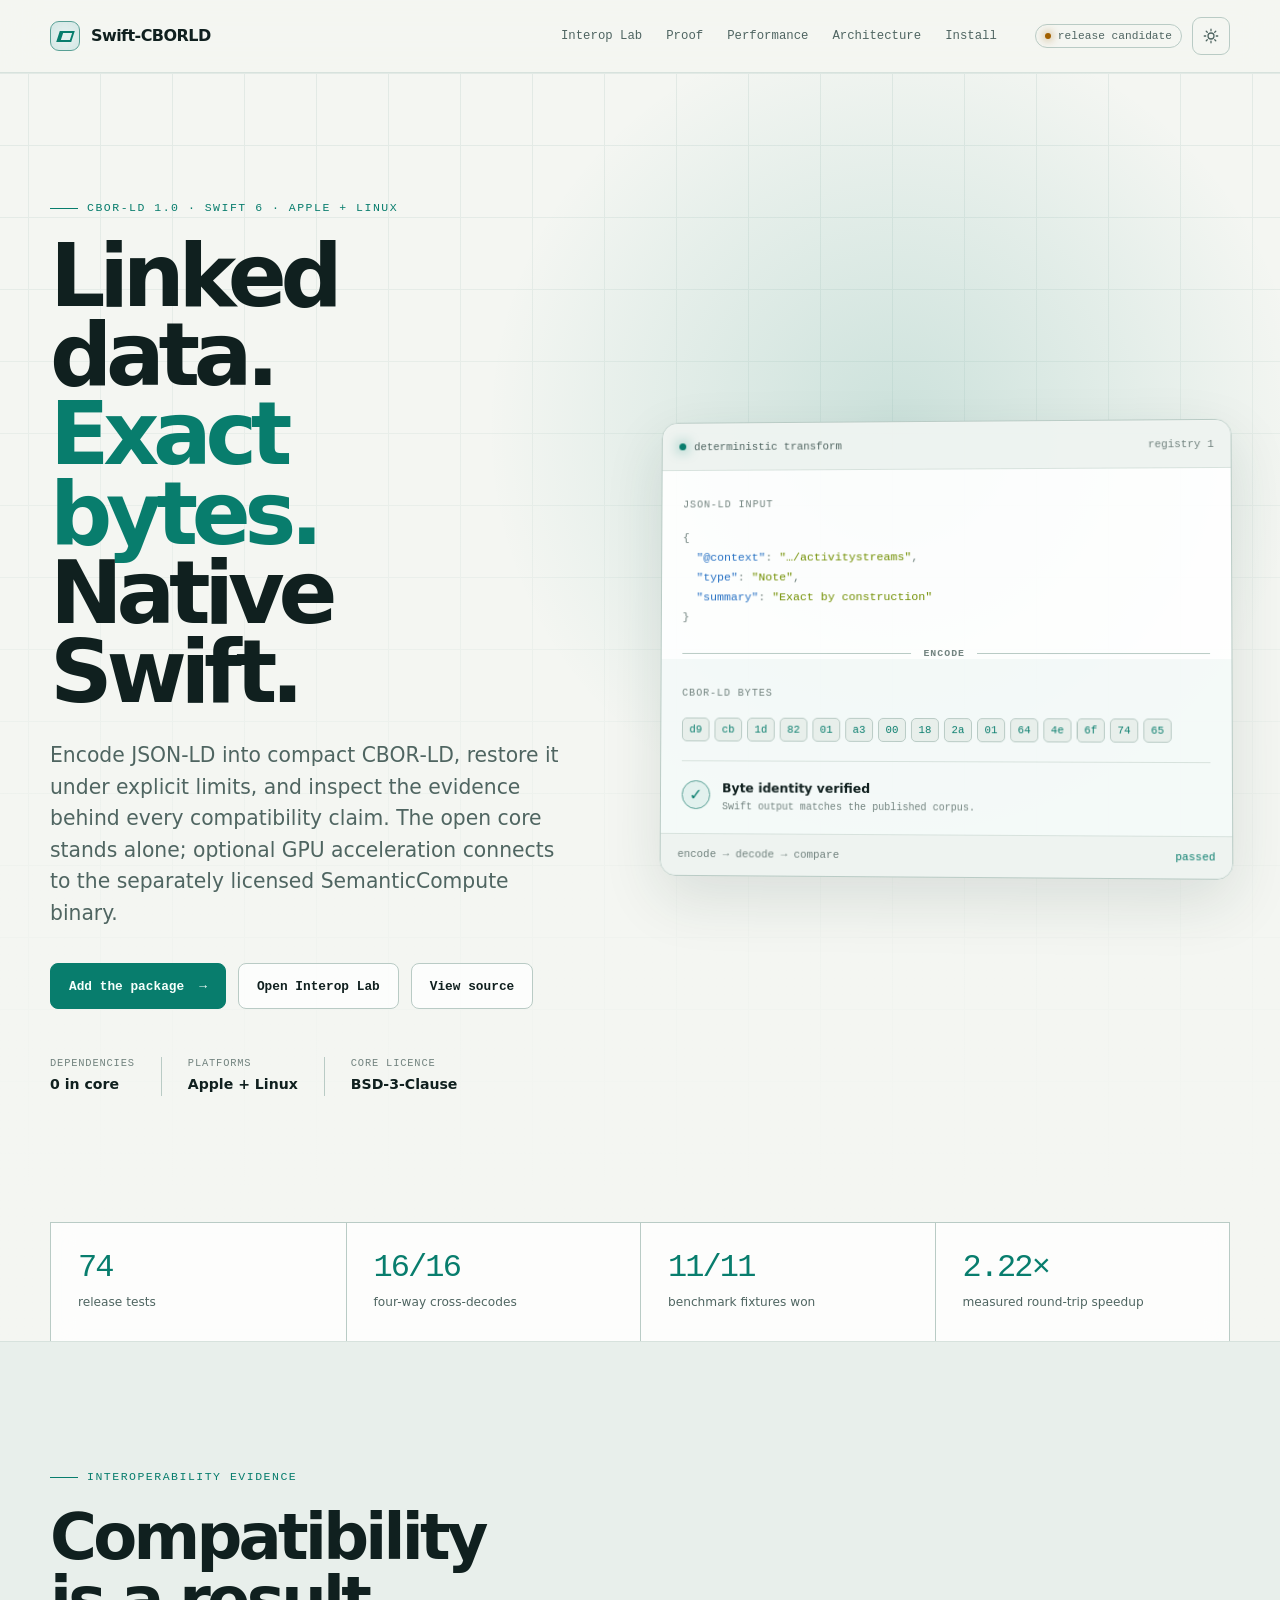
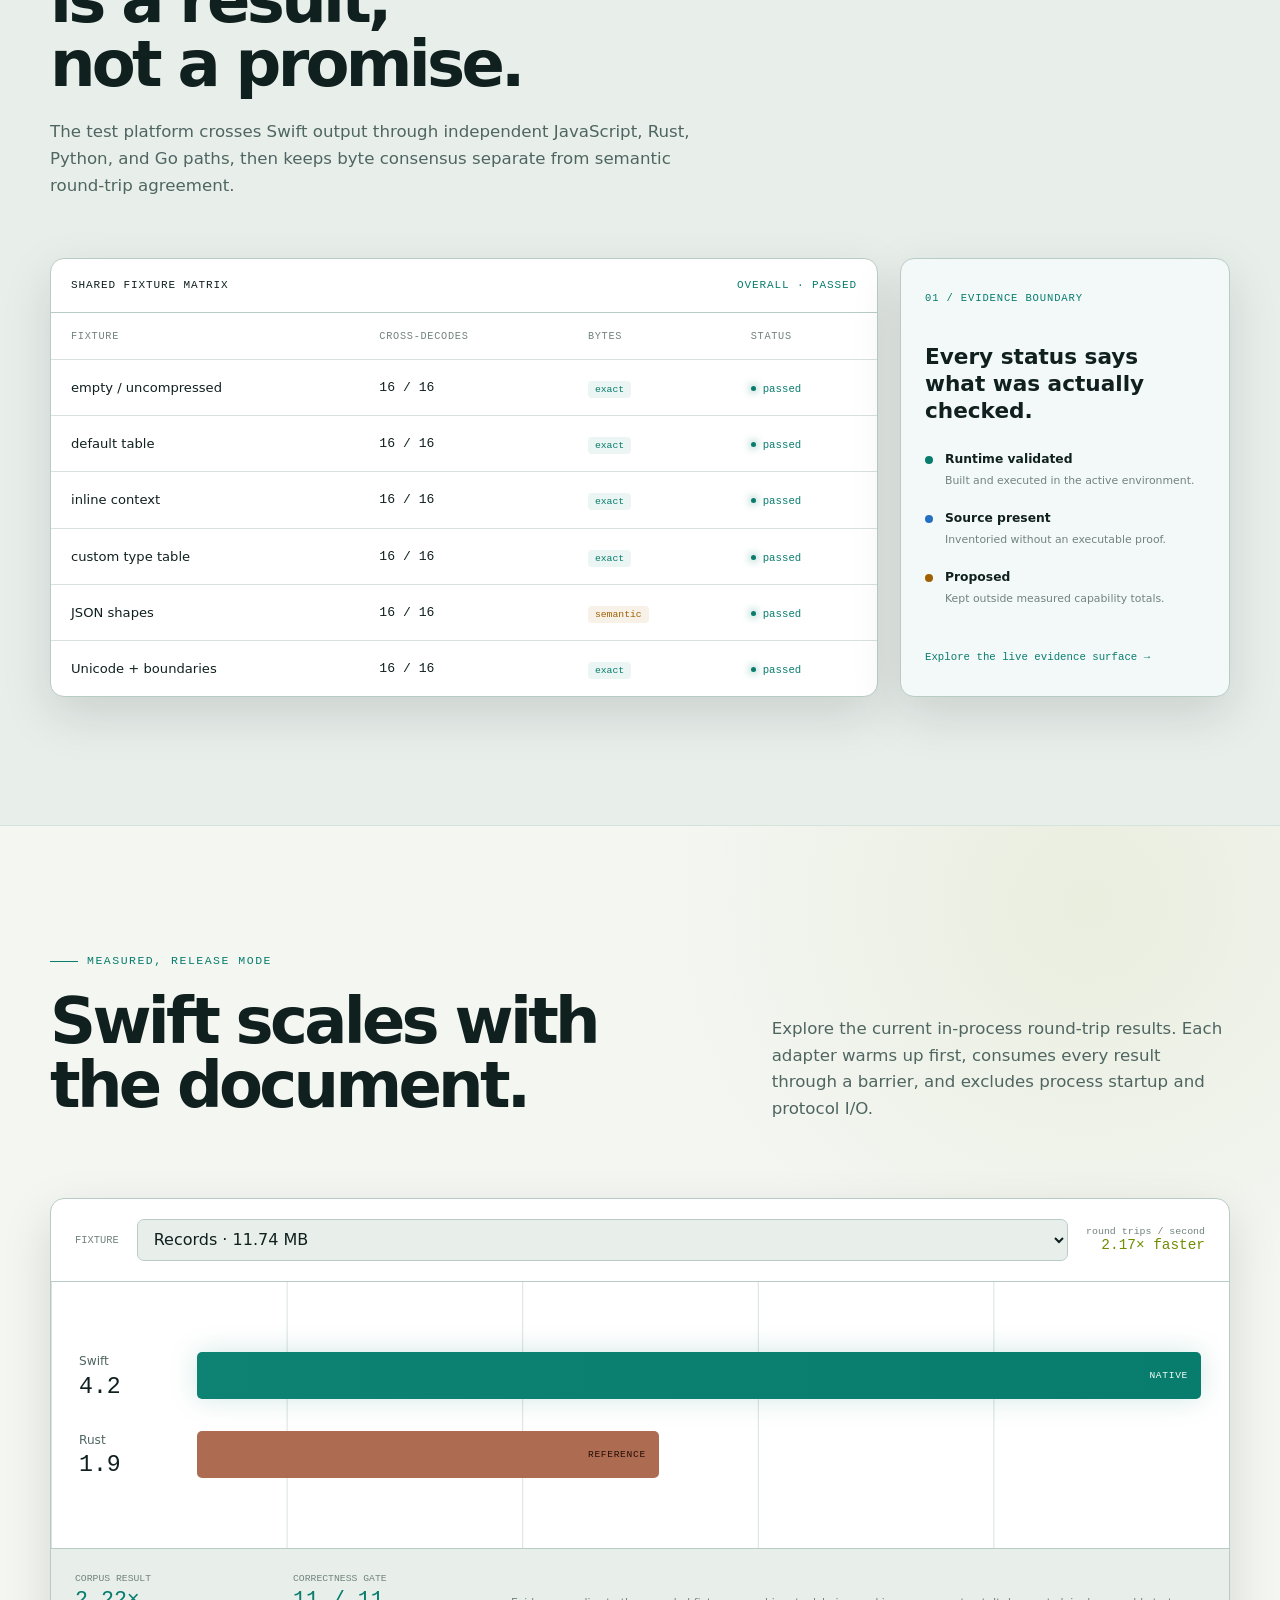
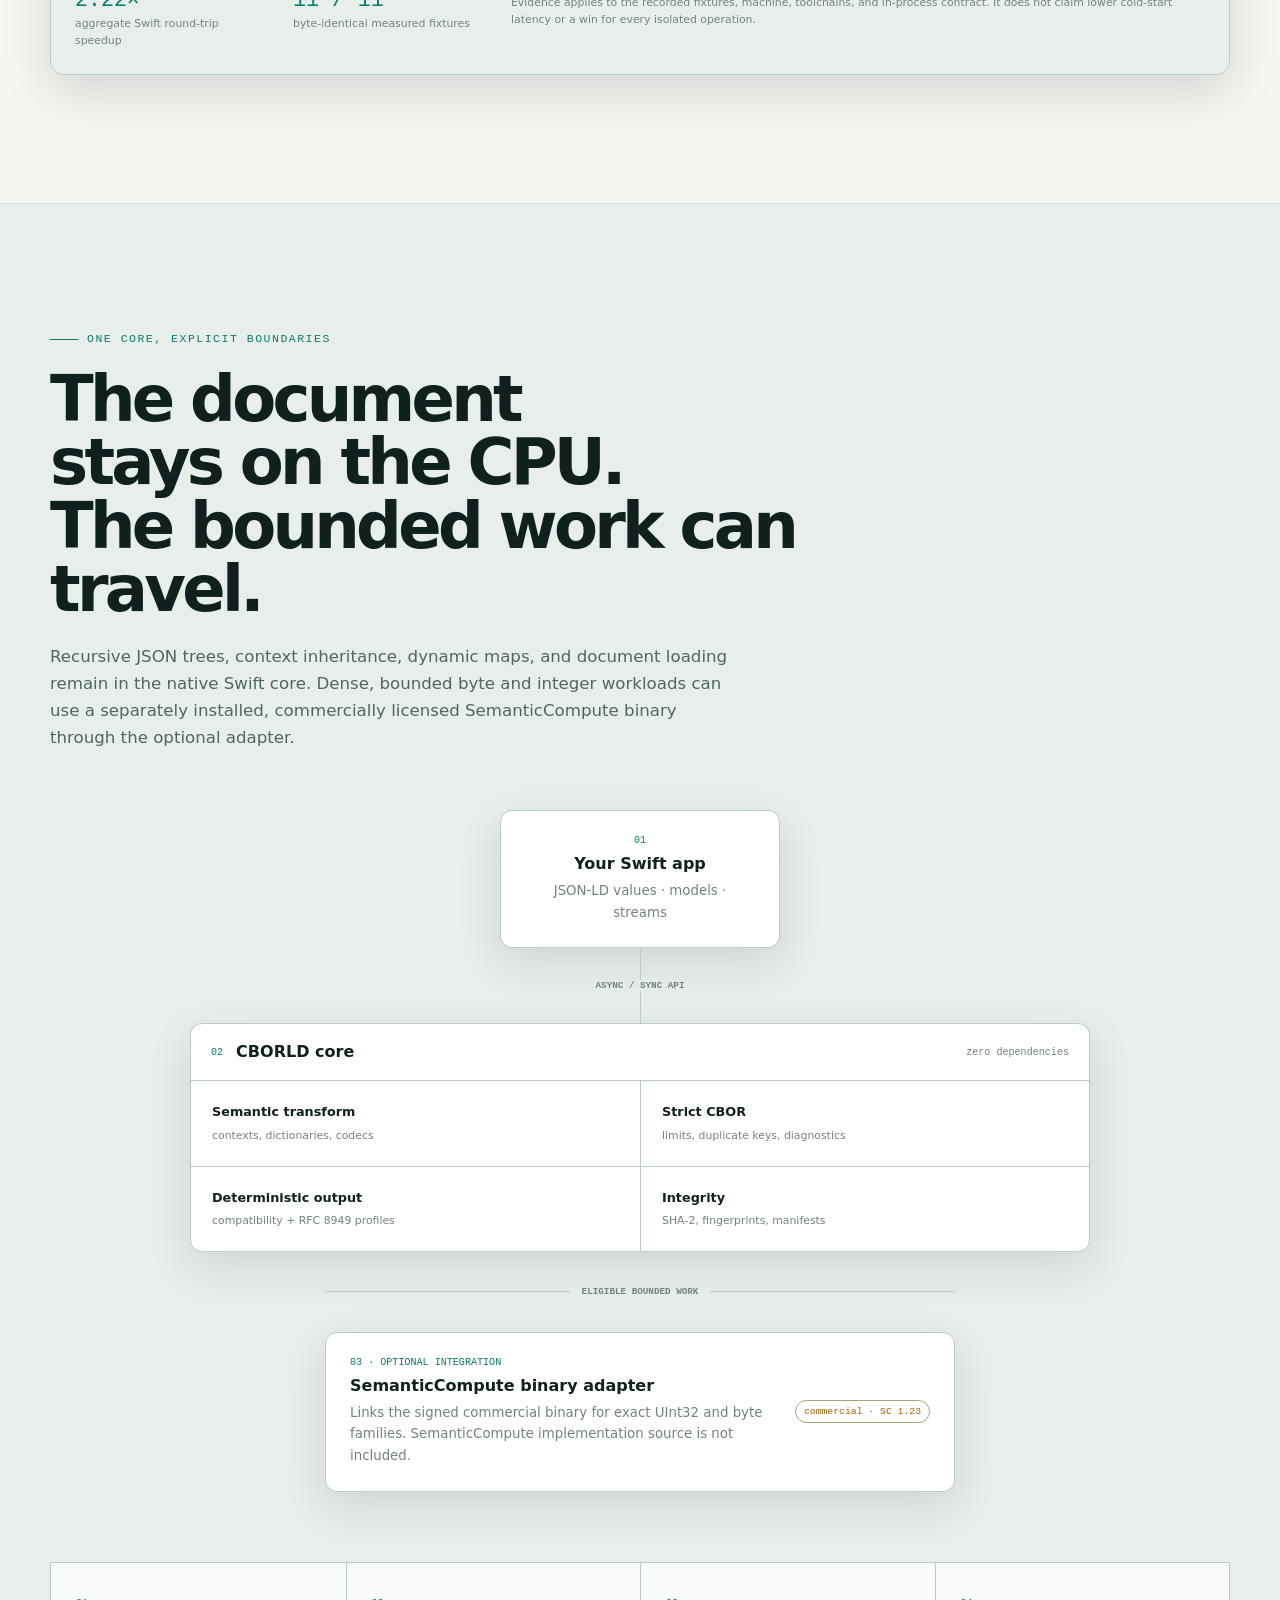
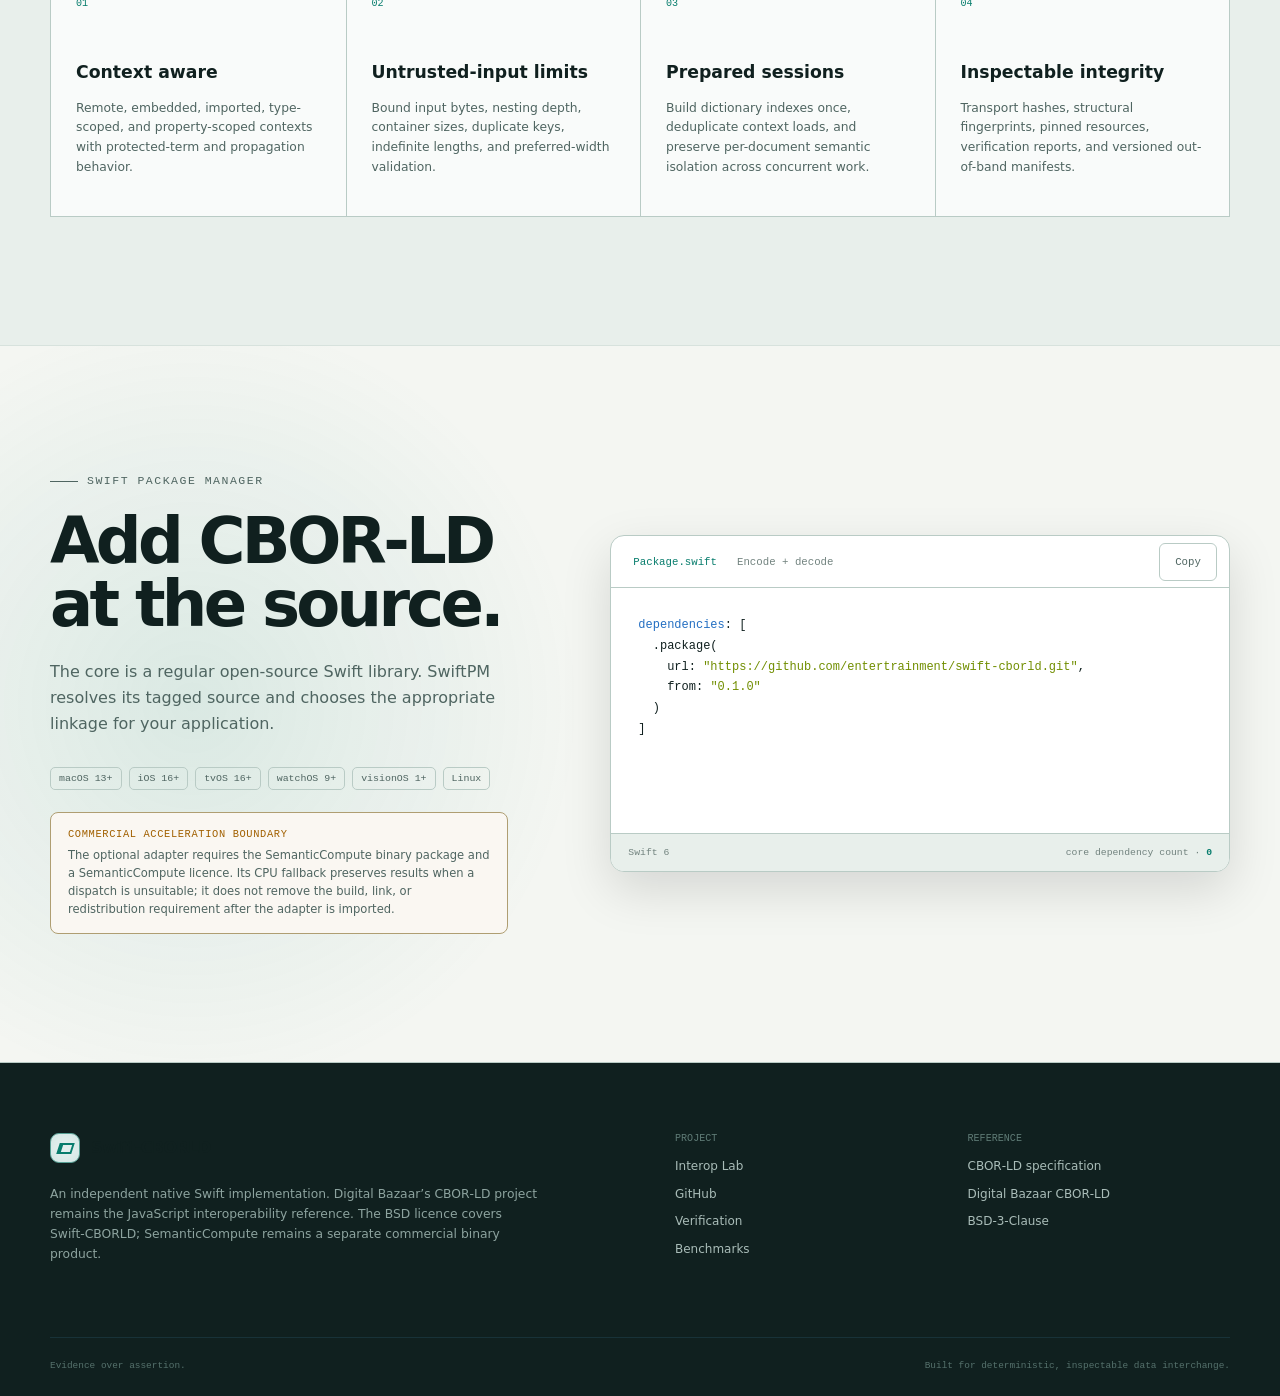
==== docs/index.html @ d4193989 "Match preferred release homepage exactly" ====
<!doctype html>
<html lang="en" data-theme="dark">
<head>
  <meta charset="utf-8">
  <meta name="viewport" content="width=device-width, initial-scale=1, viewport-fit=cover">
  <title>Swift-CBORLD — deterministic CBOR-LD for Swift</title>
  <meta name="description" content="A native Swift CBOR-LD implementation with deterministic encoding, strict decoding, cross-language verification, and an optional SemanticCompute adapter.">
  <meta name="color-scheme" content="dark light">
  <meta name="theme-color" content="#071315">
  <link rel="icon" type="image/svg+xml" href="data:image/svg+xml,%3Csvg xmlns='http://www.w3.org/2000/svg' viewBox='0 0 64 64'%3E%3Crect width='64' height='64' rx='15' fill='%23071315'/%3E%3Cpath d='M18 21h18l10 11-10 11H18l9-11z' fill='none' stroke='%2369f0d0' stroke-width='5' stroke-linejoin='round'/%3E%3Ccircle cx='34' cy='32' r='3' fill='%23d7ff5f'/%3E%3C/svg%3E">
  <link rel="stylesheet" href="styles.css">
  <script defer src="site.js"></script>
</head>
<body>
  <a class="skip-link" href="#main">Skip to content</a>

  <header class="topbar">
    <div class="wrap nav-row">
      <a class="brand" href="#top" aria-label="Swift-CBORLD home">
        <span class="brand-mark" aria-hidden="true"><i></i></span>
        <span>Swift‑CBORLD</span>
      </a>
      <nav aria-label="Primary navigation">
        <a href="interop-lab.html">Interop Lab</a>
        <a href="#proof">Proof</a>
        <a href="#performance">Performance</a>
        <a href="#architecture">Architecture</a>
        <a href="#install">Install</a>
      </nav>
      <div class="nav-actions">
        <span class="status-chip"><span aria-hidden="true"></span> release candidate</span>
        <button class="theme-button" type="button" aria-label="Use light theme" title="Change colour theme">
          <svg aria-hidden="true" viewBox="0 0 24 24"><path d="M12 3v2m0 14v2m9-9h-2M5 12H3m15.36-6.36-1.42 1.42M7.06 16.94l-1.42 1.42m12.72 0-1.42-1.42M7.06 7.06 5.64 5.64M16 12a4 4 0 1 1-8 0 4 4 0 0 1 8 0Z"/></svg>
        </button>
      </div>
    </div>
  </header>

  <main id="main">
    <section class="hero" id="top">
      <div class="wrap hero-grid">
        <div class="hero-copy">
          <p class="eyebrow">CBOR‑LD 1.0 · Swift 6 · Apple + Linux</p>
          <h1>Linked data.<br><em>Exact bytes.</em><br>Native Swift.</h1>
          <p class="hero-lead">Encode JSON‑LD into compact CBOR‑LD, restore it under explicit limits, and inspect the evidence behind every compatibility claim. The open core stands alone; optional GPU acceleration connects to the separately licensed SemanticCompute binary.</p>
          <div class="hero-actions">
            <a class="button primary" href="#install">Add the package <span aria-hidden="true">→</span></a>
            <a class="button secondary" href="interop-lab.html">Open Interop Lab</a>
            <a class="button secondary" href="https://github.com/entertrainment/swift-cborld">View source</a>
          </div>
          <dl class="hero-facts">
            <div><dt>Dependencies</dt><dd>0 in core</dd></div>
            <div><dt>Platforms</dt><dd>Apple + Linux</dd></div>
            <div><dt>Core licence</dt><dd>BSD‑3‑Clause</dd></div>
          </dl>
        </div>

        <div class="codec-console" aria-label="CBOR-LD transformation example">
          <div class="console-head">
            <span class="console-title"><b></b> deterministic transform</span>
            <span class="mono dim">registry 1</span>
          </div>
          <div class="console-flow">
            <div class="console-pane">
              <span class="pane-label">JSON‑LD input</span>
              <pre><code><span class="punct">{</span>
  <span class="key">"@context"</span><span class="punct">:</span> <span class="string">"…/activitystreams"</span><span class="punct">,</span>
  <span class="key">"type"</span><span class="punct">:</span> <span class="string">"Note"</span><span class="punct">,</span>
  <span class="key">"summary"</span><span class="punct">:</span> <span class="string">"Exact by construction"</span>
<span class="punct">}</span></code></pre>
            </div>
            <div class="transform-line" aria-hidden="true"><span></span><b>encode</b><span></span></div>
            <div class="console-pane bytes-pane">
              <span class="pane-label">CBOR‑LD bytes</span>
              <div class="byte-row" aria-label="Example hexadecimal bytes">
                <span>d9</span><span>cb</span><span>1d</span><span>82</span><span>01</span><span>a3</span><span>00</span><span>18</span><span>2a</span><span>01</span><span>64</span><span>4e</span><span>6f</span><span>74</span><span>65</span>
              </div>
              <div class="proof-line"><span class="proof-mark" aria-hidden="true">✓</span><div><strong>Byte identity verified</strong><small>Swift output matches the published corpus.</small></div></div>
            </div>
          </div>
          <div class="console-foot">
            <span>encode → decode → compare</span>
            <span class="mono signal">passed</span>
          </div>
        </div>
      </div>
      <div class="wrap metric-strip" aria-label="Current validation summary">
        <div><strong>74</strong><span>release tests</span></div>
        <div><strong>16/16</strong><span>four-way cross-decodes</span></div>
        <div><strong>11/11</strong><span>benchmark fixtures won</span></div>
        <div><strong>2.22×</strong><span>measured round-trip speedup</span></div>
      </div>
    </section>

    <section class="proof-section" id="proof">
      <div class="wrap">
        <div class="section-intro">
          <p class="eyebrow">Interoperability evidence</p>
          <h2>Compatibility is a result,<br>not a promise.</h2>
          <p>The test platform crosses Swift output through independent JavaScript, Rust, Python, and Go paths, then keeps byte consensus separate from semantic round‑trip agreement.</p>
        </div>

        <div class="evidence-layout">
          <div class="matrix-card">
            <div class="card-head"><span>shared fixture matrix</span><span class="badge-pass">overall · passed</span></div>
            <div class="matrix-scroll">
              <table>
                <thead><tr><th>Fixture</th><th>Cross-decodes</th><th>Bytes</th><th>Status</th></tr></thead>
                <tbody>
                  <tr><td>empty / uncompressed</td><td class="mono">16 / 16</td><td><span class="yes">exact</span></td><td><span class="lamp">passed</span></td></tr>
                  <tr><td>default table</td><td class="mono">16 / 16</td><td><span class="yes">exact</span></td><td><span class="lamp">passed</span></td></tr>
                  <tr><td>inline context</td><td class="mono">16 / 16</td><td><span class="yes">exact</span></td><td><span class="lamp">passed</span></td></tr>
                  <tr><td>custom type table</td><td class="mono">16 / 16</td><td><span class="yes">exact</span></td><td><span class="lamp">passed</span></td></tr>
                  <tr><td>JSON shapes</td><td class="mono">16 / 16</td><td><span class="semantic">semantic</span></td><td><span class="lamp">passed</span></td></tr>
                  <tr><td>Unicode + boundaries</td><td class="mono">16 / 16</td><td><span class="yes">exact</span></td><td><span class="lamp">passed</span></td></tr>
                </tbody>
              </table>
            </div>
          </div>

          <aside class="evidence-note">
            <span class="note-index mono">01 / evidence boundary</span>
            <h3>Every status says what was actually checked.</h3>
            <ul>
              <li><span class="legend runtime"></span><div><b>Runtime validated</b><small>Built and executed in the active environment.</small></div></li>
              <li><span class="legend source"></span><div><b>Source present</b><small>Inventoried without an executable proof.</small></div></li>
              <li><span class="legend pending"></span><div><b>Proposed</b><small>Kept outside measured capability totals.</small></div></li>
            </ul>
            <a href="interop-lab.html">Explore the live evidence surface <span aria-hidden="true">→</span></a>
          </aside>
        </div>
      </div>
    </section>

    <section class="performance-section" id="performance">
      <div class="wrap">
        <div class="section-intro split">
          <div>
            <p class="eyebrow">Measured, release mode</p>
            <h2>Swift scales with the document.</h2>
          </div>
          <p>Explore the current in-process round-trip results. Each adapter warms up first, consumes every result through a barrier, and excludes process startup and protocol I/O.</p>
        </div>

        <div class="benchmark-panel">
          <div class="benchmark-controls">
            <label for="fixture-select">Fixture</label>
            <select id="fixture-select">
              <option value="small">JSON shapes · 67 B</option>
              <option value="unicode">Unicode + boundaries · 53 B</option>
              <option value="688">Records · 45.6 KB</option>
              <option value="2720">Records · 183.7 KB</option>
              <option value="10800">Records · 734.0 KB</option>
              <option value="42200">Records · 2.90 MB</option>
              <option value="166400" selected>Records · 11.74 MB</option>
            </select>
            <div class="fixture-meta"><span>round trips / second</span><strong id="speedup">2.17× faster</strong></div>
          </div>

          <div class="bar-chart" aria-live="polite">
            <div class="bar-row">
              <div class="bar-label"><span>Swift</span><strong id="swift-rate">4.2</strong></div>
              <div class="bar-track"><div class="bar swift-bar" id="swift-bar" style="--bar:100%"><span>native</span></div></div>
            </div>
            <div class="bar-row">
              <div class="bar-label"><span>Rust</span><strong id="rust-rate">1.9</strong></div>
              <div class="bar-track"><div class="bar rust-bar" id="rust-bar" style="--bar:46%"><span>reference</span></div></div>
            </div>
          </div>

          <div class="benchmark-footer">
            <div><span>Corpus result</span><strong>2.22×</strong><small>aggregate Swift round-trip speedup</small></div>
            <div><span>Correctness gate</span><strong>11 / 11</strong><small>byte-identical measured fixtures</small></div>
            <p>Evidence applies to the recorded fixtures, machine, toolchains, and in-process contract. It does not claim lower cold-start latency or a win for every isolated operation.</p>
          </div>
        </div>
      </div>
    </section>

    <section class="architecture-section" id="architecture">
      <div class="wrap">
        <div class="section-intro">
          <p class="eyebrow">One core, explicit boundaries</p>
          <h2>The document stays on the CPU.<br>The bounded work can travel.</h2>
          <p>Recursive JSON trees, context inheritance, dynamic maps, and document loading remain in the native Swift core. Dense, bounded byte and integer workloads can use a separately installed, commercially licensed SemanticCompute binary through the optional adapter.</p>
        </div>

        <div class="architecture-map" aria-label="Swift-CBORLD architecture">
          <div class="arch-node app-node"><span>01</span><strong>Your Swift app</strong><small>JSON‑LD values · models · streams</small></div>
          <div class="arch-connector"><i></i><b>async / sync API</b><i></i></div>
          <div class="arch-core">
            <div class="core-head"><span>02</span><strong>CBORLD core</strong><em>zero dependencies</em></div>
            <div class="core-grid">
              <div><b>Semantic transform</b><small>contexts, dictionaries, codecs</small></div>
              <div><b>Strict CBOR</b><small>limits, duplicate keys, diagnostics</small></div>
              <div><b>Deterministic output</b><small>compatibility + RFC 8949 profiles</small></div>
              <div><b>Integrity</b><small>SHA‑2, fingerprints, manifests</small></div>
            </div>
          </div>
          <div class="arch-branch">
            <div class="branch-rule"><span></span><b>eligible bounded work</b><span></span></div>
            <div class="arch-node sc-node">
              <div><span>03 · optional integration</span><strong>SemanticCompute binary adapter</strong><small>Links the signed commercial binary for exact UInt32 and byte families. SemanticCompute implementation source is not included.</small></div>
              <span class="preview-badge">commercial · SC 1.23</span>
            </div>
          </div>
        </div>

        <div class="capability-grid">
          <article><span class="cap-number">01</span><h3>Context aware</h3><p>Remote, embedded, imported, type-scoped, and property-scoped contexts with protected-term and propagation behavior.</p></article>
          <article><span class="cap-number">02</span><h3>Untrusted-input limits</h3><p>Bound input bytes, nesting depth, container sizes, duplicate keys, indefinite lengths, and preferred-width validation.</p></article>
          <article><span class="cap-number">03</span><h3>Prepared sessions</h3><p>Build dictionary indexes once, deduplicate context loads, and preserve per-document semantic isolation across concurrent work.</p></article>
          <article><span class="cap-number">04</span><h3>Inspectable integrity</h3><p>Transport hashes, structural fingerprints, pinned resources, verification reports, and versioned out-of-band manifests.</p></article>
        </div>
      </div>
    </section>

    <section class="install-section" id="install">
      <div class="wrap install-grid">
        <div class="install-copy">
          <p class="eyebrow">Swift Package Manager</p>
          <h2>Add CBOR‑LD at the source.</h2>
          <p>The core is a regular open-source Swift library. SwiftPM resolves its tagged source and chooses the appropriate linkage for your application.</p>
          <div class="platform-row" aria-label="Supported platforms">
            <span>macOS 13+</span><span>iOS 16+</span><span>tvOS 16+</span><span>watchOS 9+</span><span>visionOS 1+</span><span>Linux</span>
          </div>
          <div class="commercial-note">
            <b>Commercial acceleration boundary</b>
            <p>The optional adapter requires the SemanticCompute binary package and a SemanticCompute licence. Its CPU fallback preserves results when a dispatch is unsuitable; it does not remove the build, link, or redistribution requirement after the adapter is imported.</p>
          </div>
        </div>

        <div class="code-card">
          <div class="code-tabs" role="tablist" aria-label="Installation examples">
            <button role="tab" aria-selected="true" data-code="package">Package.swift</button>
            <button role="tab" aria-selected="false" data-code="usage">Encode + decode</button>
            <button class="copy-button" type="button" aria-label="Copy code">Copy</button>
          </div>
          <pre id="package-code"><code><span class="keyword">dependencies</span>: [
  .package(
    url: <span class="string">"https://github.com/entertrainment/swift-cborld.git"</span>,
    from: <span class="string">"0.1.0"</span>
  )
]</code></pre>
          <pre id="usage-code" hidden><code><span class="keyword">import</span> CBORLD

<span class="keyword">let</span> bytes = <span class="keyword">try await</span> CBORLD.encode(document)
<span class="keyword">let</span> restored = <span class="keyword">try await</span> CBORLD.decode(bytes)

<span class="keyword">precondition</span>(restored == document)</code></pre>
          <div class="code-foot"><span>Swift 6</span><span>core dependency count · <b>0</b></span></div>
        </div>
      </div>
    </section>
  </main>

  <footer>
    <div class="wrap footer-grid">
      <div>
        <a class="brand footer-brand" href="#top"><span class="brand-mark" aria-hidden="true"><i></i></span><span>Swift‑CBORLD</span></a>
        <p>An independent native Swift implementation. Digital Bazaar’s CBOR‑LD project remains the JavaScript interoperability reference. The BSD licence covers Swift‑CBORLD; SemanticCompute remains a separate commercial binary product.</p>
      </div>
      <div class="footer-links">
        <div><b>Project</b><a href="interop-lab.html">Interop Lab</a><a href="https://github.com/entertrainment/swift-cborld">GitHub</a><a href="#proof">Verification</a><a href="#performance">Benchmarks</a></div>
        <div><b>Reference</b><a href="https://json-ld.github.io/cbor-ld-spec/">CBOR‑LD specification</a><a href="https://github.com/digitalbazaar/cborld">Digital Bazaar CBOR‑LD</a><a href="https://github.com/entertrainment/swift-cborld/blob/main/LICENSE">BSD‑3‑Clause</a></div>
      </div>
    </div>
    <div class="wrap footer-bottom"><span>Evidence over assertion.</span><span>Built for deterministic, inspectable data interchange.</span></div>
  </footer>
</body>
</html>
---- docs/styles.css ----
:root {
  --bg: #071315;
  --bg-soft: #0b1b1e;
  --surface: #102327;
  --surface-2: #132c30;
  --line: #254046;
  --line-soft: #183238;
  --text: #edf7f5;
  --muted: #9eb3af;
  --faint: #6f8985;
  --mint: #69f0d0;
  --mint-ink: #091d1c;
  --lime: #d7ff5f;
  --amber: #ffc65c;
  --blue: #86b8ff;
  --rust: #ca805f;
  --shadow: 0 24px 70px rgba(0, 0, 0, .28);
  --sans: Inter, ui-sans-serif, system-ui, -apple-system, BlinkMacSystemFont, "Segoe UI", sans-serif;
  --mono: "SFMono-Regular", Consolas, "Liberation Mono", monospace;
  --max: 1180px;
}

:root[data-theme="light"] {
  --bg: #f4f6f2;
  --bg-soft: #e8efeb;
  --surface: #fff;
  --surface-2: #edf4f0;
  --line: #b9cbc5;
  --line-soft: #d7e2dd;
  --text: #10201f;
  --muted: #4f6561;
  --faint: #72837f;
  --mint: #087d6d;
  --mint-ink: #f6fffc;
  --lime: #718e00;
  --amber: #a16000;
  --blue: #246fc2;
  --rust: #994625;
  --shadow: 0 22px 60px rgba(26, 56, 50, .12);
}

* { box-sizing: border-box; }
html { scroll-behavior: smooth; scroll-padding-top: 76px; }
body { margin: 0; background: var(--bg); color: var(--text); font: 1rem/1.62 var(--sans); -webkit-font-smoothing: antialiased; }
a { color: inherit; }
button, select { font: inherit; }
::selection { color: var(--mint-ink); background: var(--mint); }
:focus-visible { outline: 2px solid var(--lime); outline-offset: 3px; }
.wrap { width: min(var(--max), calc(100% - 48px)); margin-inline: auto; }
.mono { font-family: var(--mono); }
.dim { color: var(--faint); }
.signal { color: var(--mint); }
.skip-link { position: fixed; z-index: 100; left: 16px; top: -80px; padding: 10px 14px; border-radius: 8px; background: var(--lime); color: #132000; font-weight: 700; }
.skip-link:focus { top: 12px; }

.topbar { position: sticky; z-index: 30; top: 0; background: color-mix(in srgb, var(--bg) 86%, transparent); border-bottom: 1px solid var(--line-soft); backdrop-filter: blur(18px) saturate(1.15); }
.nav-row { min-height: 72px; display: flex; align-items: center; gap: 28px; }
.brand { display: inline-flex; align-items: center; gap: 11px; color: var(--text); text-decoration: none; font-weight: 730; letter-spacing: -.035em; }
.brand-mark { width: 30px; height: 30px; display: grid; place-items: center; border: 1px solid color-mix(in srgb, var(--mint) 55%, var(--line)); border-radius: 9px; background: color-mix(in srgb, var(--mint) 9%, var(--surface)); box-shadow: inset 0 0 18px color-mix(in srgb, var(--mint) 12%, transparent); }
.brand-mark i { width: 15px; height: 11px; display: block; border: 2px solid var(--mint); border-left-width: 4px; transform: skewX(-18deg); }
nav { display: flex; gap: 4px; margin-left: auto; }
nav a { padding: 8px 10px; border-radius: 7px; color: var(--muted); text-decoration: none; font: .77rem var(--mono); }
nav a:hover { color: var(--text); background: var(--surface); }
.nav-actions { display: flex; align-items: center; gap: 10px; }
.status-chip { display: inline-flex; align-items: center; gap: 7px; padding: 5px 9px; border: 1px solid var(--line); border-radius: 99px; color: var(--muted); font: .7rem var(--mono); }
.status-chip span { width: 6px; height: 6px; border-radius: 50%; background: var(--amber); box-shadow: 0 0 10px var(--amber); }
.theme-button { width: 38px; height: 38px; display: grid; place-items: center; border: 1px solid var(--line); border-radius: 9px; color: var(--muted); background: transparent; cursor: pointer; }
.theme-button:hover { color: var(--text); background: var(--surface); }
.theme-button svg { width: 18px; fill: none; stroke: currentColor; stroke-width: 1.7; stroke-linecap: round; }

.hero { position: relative; overflow: hidden; padding: clamp(76px, 10vw, 132px) 0 0; background-image: linear-gradient(var(--line-soft) 1px, transparent 1px), linear-gradient(90deg, var(--line-soft) 1px, transparent 1px); background-size: 72px 72px; background-position: center top; }
.hero::before { content: ""; position: absolute; inset: 0; pointer-events: none; background: radial-gradient(circle at 70% 28%, color-mix(in srgb, var(--mint) 17%, transparent), transparent 32%), linear-gradient(to bottom, color-mix(in srgb, var(--bg) 38%, transparent), var(--bg) 88%); }
.hero-grid { position: relative; display: grid; grid-template-columns: .95fr 1.05fr; align-items: center; gap: clamp(48px, 7vw, 96px); }
.eyebrow { display: flex; align-items: center; gap: 9px; margin: 0 0 21px; color: var(--mint); font: .72rem/1.3 var(--mono); letter-spacing: .13em; text-transform: uppercase; }
.eyebrow::before { content: ""; width: 28px; height: 1px; background: currentColor; }
h1, h2, h3, p { margin-top: 0; }
h1 { margin-bottom: 28px; font-size: clamp(3.3rem, 6.8vw, 6.1rem); font-weight: 710; letter-spacing: -.072em; line-height: .91; text-wrap: balance; }
h1 em { color: var(--mint); font-style: normal; }
.hero-lead { max-width: 610px; margin-bottom: 34px; color: var(--muted); font-size: clamp(1.08rem, 1.7vw, 1.27rem); line-height: 1.55; }
.hero-actions { display: flex; flex-wrap: wrap; gap: 12px; margin-bottom: 48px; }
.button { min-height: 46px; display: inline-flex; align-items: center; justify-content: center; gap: 15px; padding: 10px 18px; border: 1px solid var(--line); border-radius: 8px; text-decoration: none; font: 700 .8rem var(--mono); transition: transform .18s ease, background .18s ease; }
.button:hover { transform: translateY(-2px); }
.button.primary { color: var(--mint-ink); border-color: var(--mint); background: var(--mint); }
.button.secondary { background: color-mix(in srgb, var(--surface) 76%, transparent); }
.hero-facts { display: flex; gap: 0; margin: 0; }
.hero-facts div { padding-right: 26px; }
.hero-facts div + div { padding-left: 26px; border-left: 1px solid var(--line); }
.hero-facts dt { color: var(--faint); font: .65rem var(--mono); text-transform: uppercase; letter-spacing: .08em; }
.hero-facts dd { margin: 4px 0 0; font-size: .88rem; font-weight: 650; }

.codec-console { position: relative; border: 1px solid var(--line); border-radius: 16px; overflow: hidden; background: color-mix(in srgb, var(--surface) 90%, transparent); box-shadow: var(--shadow); transform: perspective(1100px) rotateY(-2deg) rotateX(1deg); }
.codec-console::after { content: ""; position: absolute; inset: 0; pointer-events: none; border-radius: inherit; box-shadow: inset 0 1px color-mix(in srgb, white 10%, transparent); }
.console-head, .console-foot { min-height: 48px; display: flex; align-items: center; justify-content: space-between; gap: 15px; padding: 0 17px; border-bottom: 1px solid var(--line-soft); background: color-mix(in srgb, var(--bg-soft) 72%, transparent); font: .68rem var(--mono); }
.console-foot { min-height: 42px; border-top: 1px solid var(--line-soft); border-bottom: 0; color: var(--faint); }
.console-title { display: flex; align-items: center; gap: 8px; color: var(--muted); }
.console-title b { width: 7px; height: 7px; border-radius: 50%; background: var(--mint); box-shadow: 0 0 13px var(--mint); }
.console-pane { padding: 19px 21px 21px; }
.pane-label { color: var(--faint); font: .64rem var(--mono); letter-spacing: .09em; text-transform: uppercase; }
pre { margin: 13px 0 0; overflow: auto; color: var(--text); font: .73rem/1.72 var(--mono); }
.key, .keyword { color: var(--blue); }
.string { color: var(--lime); }
.punct { color: var(--faint); }
.transform-line { display: grid; grid-template-columns: 1fr auto 1fr; align-items: center; gap: 12px; padding: 0 21px; color: var(--faint); font: .62rem var(--mono); text-transform: uppercase; letter-spacing: .1em; }
.transform-line span { height: 1px; background: var(--line); }
.bytes-pane { background: color-mix(in srgb, var(--mint) 4%, transparent); }
.byte-row { display: flex; flex-wrap: wrap; gap: 5px; margin-top: 14px; }
.byte-row span { min-width: 28px; padding: 5px 4px; border: 1px solid var(--line); border-radius: 5px; color: var(--mint); background: var(--bg-soft); text-align: center; font: .67rem var(--mono); }
.proof-line { display: flex; align-items: center; gap: 12px; margin-top: 19px; padding-top: 17px; border-top: 1px solid var(--line-soft); }
.proof-mark { width: 29px; height: 29px; display: grid; place-items: center; flex: none; border: 1px solid color-mix(in srgb, var(--mint) 55%, var(--line)); border-radius: 50%; color: var(--mint); background: color-mix(in srgb, var(--mint) 8%, transparent); }
.proof-line strong, .proof-line small { display: block; }
.proof-line strong { font-size: .78rem; }
.proof-line small { margin-top: 2px; color: var(--faint); font: .63rem var(--mono); }
.metric-strip { position: relative; display: grid; grid-template-columns: repeat(4, 1fr); margin-top: clamp(76px, 10vw, 126px); border: 1px solid var(--line); border-bottom: 0; background: color-mix(in srgb, var(--surface) 77%, transparent); backdrop-filter: blur(12px); }
.metric-strip div { min-height: 118px; display: flex; flex-direction: column; justify-content: center; padding: 22px 27px; }
.metric-strip div + div { border-left: 1px solid var(--line); }
.metric-strip strong { color: var(--mint); font: 2rem/1 var(--mono); letter-spacing: -.06em; }
.metric-strip span { margin-top: 9px; color: var(--muted); font-size: .76rem; }

section:not(.hero) { padding: clamp(80px, 10vw, 136px) 0; border-top: 1px solid var(--line-soft); }
.section-intro { max-width: 760px; margin-bottom: 58px; }
.section-intro.split { max-width: none; display: grid; grid-template-columns: 1.05fr .75fr; gap: 80px; align-items: end; }
h2 { margin-bottom: 23px; font-size: clamp(2.35rem, 5vw, 4.6rem); font-weight: 680; letter-spacing: -.058em; line-height: .99; text-wrap: balance; }
.section-intro > p:last-child, .section-intro.split > p { max-width: 690px; color: var(--muted); font-size: 1.04rem; }

.proof-section { background: var(--bg-soft); }
.evidence-layout { min-width: 0; display: grid; grid-template-columns: minmax(0, 1fr) 330px; gap: 22px; align-items: stretch; }
.matrix-card, .evidence-note, .benchmark-panel, .code-card { border: 1px solid var(--line); border-radius: 14px; background: var(--surface); box-shadow: 0 18px 50px color-mix(in srgb, black 13%, transparent); }
.matrix-card, .evidence-note { min-width: 0; }
.card-head { min-height: 54px; display: flex; align-items: center; justify-content: space-between; gap: 16px; padding: 0 20px; border-bottom: 1px solid var(--line); font: .69rem var(--mono); text-transform: uppercase; letter-spacing: .08em; }
.badge-pass { color: var(--mint); }
.matrix-scroll { overflow-x: auto; }
table { width: 100%; border-collapse: collapse; text-align: left; }
th, td { padding: 17px 20px; border-bottom: 1px solid var(--line-soft); white-space: nowrap; }
tbody tr:last-child td { border-bottom: 0; }
th { color: var(--faint); font: .64rem var(--mono); text-transform: uppercase; letter-spacing: .07em; }
td { font-size: .82rem; }
.yes, .semantic { display: inline-flex; padding: 3px 7px; border-radius: 4px; font: .61rem var(--mono); }
.yes { color: var(--mint); background: color-mix(in srgb, var(--mint) 8%, transparent); }
.semantic { color: var(--amber); background: color-mix(in srgb, var(--amber) 9%, transparent); }
.lamp { color: var(--mint); font: .67rem var(--mono); }
.lamp::before { content: ""; display: inline-block; width: 5px; height: 5px; margin-right: 7px; border-radius: 50%; vertical-align: 1px; background: currentColor; box-shadow: 0 0 8px currentColor; }
.evidence-note { padding: 24px; background: color-mix(in srgb, var(--mint) 5%, var(--surface)); }
.note-index { color: var(--mint); font-size: .66rem; text-transform: uppercase; letter-spacing: .08em; }
.evidence-note h3 { margin: 35px 0 25px; font-size: 1.35rem; line-height: 1.25; }
.evidence-note ul { display: grid; gap: 20px; margin: 0 0 35px; padding: 0; list-style: none; }
.evidence-note li { display: flex; gap: 12px; }
.evidence-note li b, .evidence-note li small { display: block; }
.evidence-note li b { font-size: .77rem; }
.evidence-note li small { margin-top: 3px; color: var(--faint); font-size: .68rem; line-height: 1.5; }
.legend { width: 8px; height: 8px; margin-top: 6px; flex: none; border-radius: 50%; }
.legend.runtime { background: var(--mint); }.legend.source { background: var(--blue); }.legend.pending { background: var(--amber); }
.evidence-note > a { color: var(--mint); font: .67rem var(--mono); text-decoration: none; }

.performance-section { position: relative; overflow: hidden; background: radial-gradient(circle at 85% 8%, color-mix(in srgb, var(--lime) 8%, transparent), transparent 30%), var(--bg); }
.benchmark-panel { overflow: hidden; }
.benchmark-controls { display: grid; grid-template-columns: auto minmax(220px, 1fr) auto; align-items: center; gap: 18px; padding: 20px 24px; border-bottom: 1px solid var(--line); }
.benchmark-controls label { color: var(--faint); font: .65rem var(--mono); text-transform: uppercase; }
select { min-height: 42px; padding: 7px 38px 7px 12px; border: 1px solid var(--line); border-radius: 7px; color: var(--text); background: var(--bg-soft); }
.fixture-meta { display: flex; flex-direction: column; align-items: flex-end; }
.fixture-meta span { color: var(--faint); font: .62rem var(--mono); }
.fixture-meta strong { color: var(--lime); font: .9rem var(--mono); }
.bar-chart { display: grid; gap: 31px; padding: clamp(36px, 6vw, 70px) 28px; background-image: linear-gradient(90deg, var(--line-soft) 1px, transparent 1px); background-size: 20% 100%; }
.bar-row { display: grid; grid-template-columns: 100px 1fr; align-items: center; gap: 18px; }
.bar-label span, .bar-label strong { display: block; }
.bar-label span { color: var(--muted); font-size: .76rem; }
.bar-label strong { margin-top: 2px; font: 1.45rem var(--mono); }
.bar-track { height: 47px; }
.bar { width: var(--bar); min-width: 64px; height: 100%; display: flex; align-items: center; justify-content: flex-end; padding: 0 13px; border-radius: 5px; transition: width .5s cubic-bezier(.2,.7,.2,1); }
.bar span { font: .6rem var(--mono); text-transform: uppercase; letter-spacing: .07em; }
.swift-bar { color: var(--mint-ink); background: linear-gradient(90deg, color-mix(in srgb, var(--mint) 65%, #198d7d), var(--mint)); box-shadow: 0 0 28px color-mix(in srgb, var(--mint) 18%, transparent); }
.rust-bar { color: #240e06; background: color-mix(in srgb, var(--rust) 80%, white); }
.benchmark-footer { display: grid; grid-template-columns: 190px 190px 1fr; gap: 28px; padding: 24px; border-top: 1px solid var(--line); background: var(--bg-soft); }
.benchmark-footer div span, .benchmark-footer div strong, .benchmark-footer div small { display: block; }
.benchmark-footer div span { color: var(--faint); font: .61rem var(--mono); text-transform: uppercase; }
.benchmark-footer div strong { margin: 4px 0; color: var(--mint); font: 1.35rem var(--mono); }
.benchmark-footer div small, .benchmark-footer p { color: var(--faint); font-size: .68rem; line-height: 1.55; }
.benchmark-footer p { margin: 0; align-self: center; }

.architecture-section { background: var(--bg-soft); }
.architecture-map { max-width: 900px; margin: 0 auto 70px; }
.arch-node, .arch-core { border: 1px solid var(--line); border-radius: 12px; background: var(--surface); box-shadow: 0 15px 45px color-mix(in srgb, black 11%, transparent); }
.arch-node { display: flex; flex-direction: column; align-items: center; padding: 24px; text-align: center; }
.arch-node > span:first-child, .core-head > span, .sc-node > div > span { color: var(--mint); font: .63rem var(--mono); text-transform: uppercase; }
.arch-node strong { margin: 5px 0 3px; }
.arch-node small { color: var(--faint); }
.app-node { width: 280px; margin: auto; }
.arch-connector { height: 75px; display: grid; grid-template-rows: 1fr auto 1fr; justify-items: center; color: var(--faint); font: .58rem var(--mono); text-transform: uppercase; }
.arch-connector i { width: 1px; height: 100%; background: var(--line); }
.core-head { display: flex; align-items: center; gap: 13px; min-height: 57px; padding: 0 20px; border-bottom: 1px solid var(--line); }
.core-head em { margin-left: auto; color: var(--faint); font: normal .63rem var(--mono); }
.core-grid { display: grid; grid-template-columns: repeat(2, 1fr); }
.core-grid div { padding: 21px; }
.core-grid div:nth-child(2n) { border-left: 1px solid var(--line); }
.core-grid div:nth-child(n+3) { border-top: 1px solid var(--line); }
.core-grid b, .core-grid small { display: block; }
.core-grid b { font-size: .8rem; }
.core-grid small { margin-top: 4px; color: var(--faint); font-size: .68rem; }
.arch-branch { width: 70%; margin: auto; }
.branch-rule { height: 80px; display: grid; grid-template-columns: 1fr auto 1fr; align-items: center; gap: 12px; color: var(--faint); font: .58rem var(--mono); text-transform: uppercase; }
.branch-rule span { height: 1px; background: var(--line); }
.sc-node { position: relative; flex-direction: row; justify-content: space-between; text-align: left; }
.sc-node > div { display: flex; flex-direction: column; }
.preview-badge { flex: none; margin-left: 20px; padding: 5px 8px; border: 1px solid color-mix(in srgb, var(--amber) 40%, var(--line)); border-radius: 99px; color: var(--amber); font: .61rem var(--mono); }
.capability-grid { display: grid; grid-template-columns: repeat(4, 1fr); border: 1px solid var(--line); }
.capability-grid article { min-height: 245px; padding: 25px; background: color-mix(in srgb, var(--surface) 74%, transparent); }
.capability-grid article + article { border-left: 1px solid var(--line); }
.cap-number { color: var(--mint); font: .63rem var(--mono); }
.capability-grid h3 { margin: 45px 0 12px; font-size: 1.08rem; }
.capability-grid p { color: var(--muted); font-size: .77rem; }

.install-section { background: radial-gradient(circle at 15% 50%, color-mix(in srgb, var(--mint) 11%, transparent), transparent 34%), var(--bg); }
.install-grid { display: grid; grid-template-columns: .85fr 1.15fr; gap: clamp(50px, 8vw, 110px); align-items: center; }
.install-copy h2 { max-width: 620px; }
.install-copy > p { max-width: 560px; color: var(--muted); }
.platform-row { display: flex; flex-wrap: wrap; gap: 7px; margin-top: 30px; }
.platform-row span { padding: 5px 8px; border: 1px solid var(--line); border-radius: 5px; color: var(--muted); font: .62rem var(--mono); }
.commercial-note { max-width: 590px; margin-top: 22px; padding: 15px 17px; border: 1px solid color-mix(in srgb, var(--amber) 42%, var(--line)); border-radius: 8px; background: color-mix(in srgb, var(--amber) 5%, var(--surface)); }
.commercial-note b { display: block; color: var(--amber); font: .65rem var(--mono); letter-spacing: .06em; text-transform: uppercase; }
.commercial-note p { margin: 7px 0 0; color: var(--muted); font-size: .72rem; line-height: 1.55; }
.code-card { overflow: hidden; }
.code-tabs { min-height: 52px; display: flex; align-items: center; padding: 0 12px; border-bottom: 1px solid var(--line); }
.code-tabs button { min-height: 38px; padding: 0 10px; border: 0; color: var(--faint); background: transparent; font: .67rem var(--mono); cursor: pointer; }
.code-tabs button[aria-selected="true"] { color: var(--mint); }
.code-tabs .copy-button { min-width: 58px; margin-left: auto; border: 1px solid var(--line); border-radius: 6px; color: var(--muted); }
.code-card pre { min-height: 245px; margin: 0; padding: 27px; font-size: .75rem; }
.code-card pre[hidden] { display: none; }
.code-foot { display: flex; justify-content: space-between; padding: 13px 17px; border-top: 1px solid var(--line); color: var(--faint); background: var(--bg-soft); font: .61rem var(--mono); }
.code-foot b { color: var(--mint); }

footer { padding: 70px 0 25px; border-top: 1px solid var(--line); background: #050e10; color: #edf7f5; }
:root[data-theme="light"] footer { background: #10201f; }
.footer-grid { display: grid; grid-template-columns: 1fr 1fr; gap: 70px; }
.footer-brand { margin-bottom: 22px; }
.footer-grid > div:first-child p { max-width: 500px; color: #8da39f; font-size: .77rem; }
.footer-links { display: grid; grid-template-columns: repeat(2, 1fr); gap: 30px; }
.footer-links div { display: flex; flex-direction: column; gap: 8px; }
.footer-links b { margin-bottom: 5px; color: #5f7b76; font: .63rem var(--mono); text-transform: uppercase; }
.footer-links a { color: #a9bcb8; font-size: .75rem; text-decoration: none; }
.footer-links a:hover { color: var(--mint); }
.footer-bottom { display: flex; justify-content: space-between; margin-top: 60px; padding-top: 22px; border-top: 1px solid #183238; color: #55716c; font: .59rem var(--mono); }

@media (max-width: 940px) {
  nav { display: none; }
  .nav-actions { margin-left: auto; }
  .hero-grid, .install-grid { grid-template-columns: 1fr; }
  .hero-grid { max-width: 760px; }
  .codec-console { transform: none; }
  .section-intro.split { grid-template-columns: 1fr; gap: 5px; }
  .evidence-layout { grid-template-columns: 1fr; }
  .evidence-note { display: grid; grid-template-columns: 1fr 1fr; gap: 20px 30px; }
  .evidence-note h3 { margin: 14px 0; }
  .evidence-note ul { grid-column: 2; grid-row: 1 / 3; margin: 0; }
  .benchmark-footer { grid-template-columns: repeat(2, 1fr); }
  .benchmark-footer p { grid-column: 1 / -1; }
  .capability-grid { grid-template-columns: repeat(2, 1fr); }
  .capability-grid article:nth-child(3) { border-left: 0; border-top: 1px solid var(--line); }
  .capability-grid article:nth-child(4) { border-top: 1px solid var(--line); }
}

@media (max-width: 650px) {
  .wrap { width: min(100% - 30px, var(--max)); }
  .status-chip { display: none; }
  .hero { padding-top: 64px; background-size: 44px 44px; }
  h1 { font-size: clamp(3.05rem, 15vw, 4.6rem); }
  .hero-facts { display: grid; grid-template-columns: repeat(3, 1fr); }
  .hero-facts div { padding: 0 10px 0 0; }
  .hero-facts div + div { padding-left: 10px; }
  .metric-strip { grid-template-columns: repeat(2, 1fr); }
  .metric-strip div { min-height: 100px; }
  .metric-strip div:nth-child(3) { border-left: 0; border-top: 1px solid var(--line); }
  .metric-strip div:nth-child(4) { border-top: 1px solid var(--line); }
  .metric-strip strong { font-size: 1.55rem; }
  section:not(.hero) { padding: 76px 0; }
  .evidence-note { display: block; }
  .evidence-note ul { margin-bottom: 25px; }
  .benchmark-controls { grid-template-columns: 1fr; }
  .fixture-meta { align-items: flex-start; }
  .bar-chart { padding-inline: 16px; }
  .bar-row { grid-template-columns: 78px 1fr; gap: 10px; }
  .benchmark-footer { grid-template-columns: 1fr; }
  .benchmark-footer p { grid-column: auto; }
  .core-grid, .capability-grid { grid-template-columns: 1fr; }
  .core-grid div:nth-child(2n), .capability-grid article + article { border-left: 0; }
  .core-grid div + div, .capability-grid article + article { border-top: 1px solid var(--line); }
  .arch-branch { width: 100%; }
  .sc-node { align-items: flex-start; }
  .preview-badge { margin: 8px 0 0; }
  .app-node { width: 100%; }
  .footer-grid { grid-template-columns: 1fr; }
  .footer-bottom { align-items: flex-start; flex-direction: column; gap: 7px; }
}

@media (prefers-reduced-motion: reduce) {
  html { scroll-behavior: auto; }
  *, *::before, *::after { transition-duration: .001ms !important; animation-duration: .001ms !important; }
}
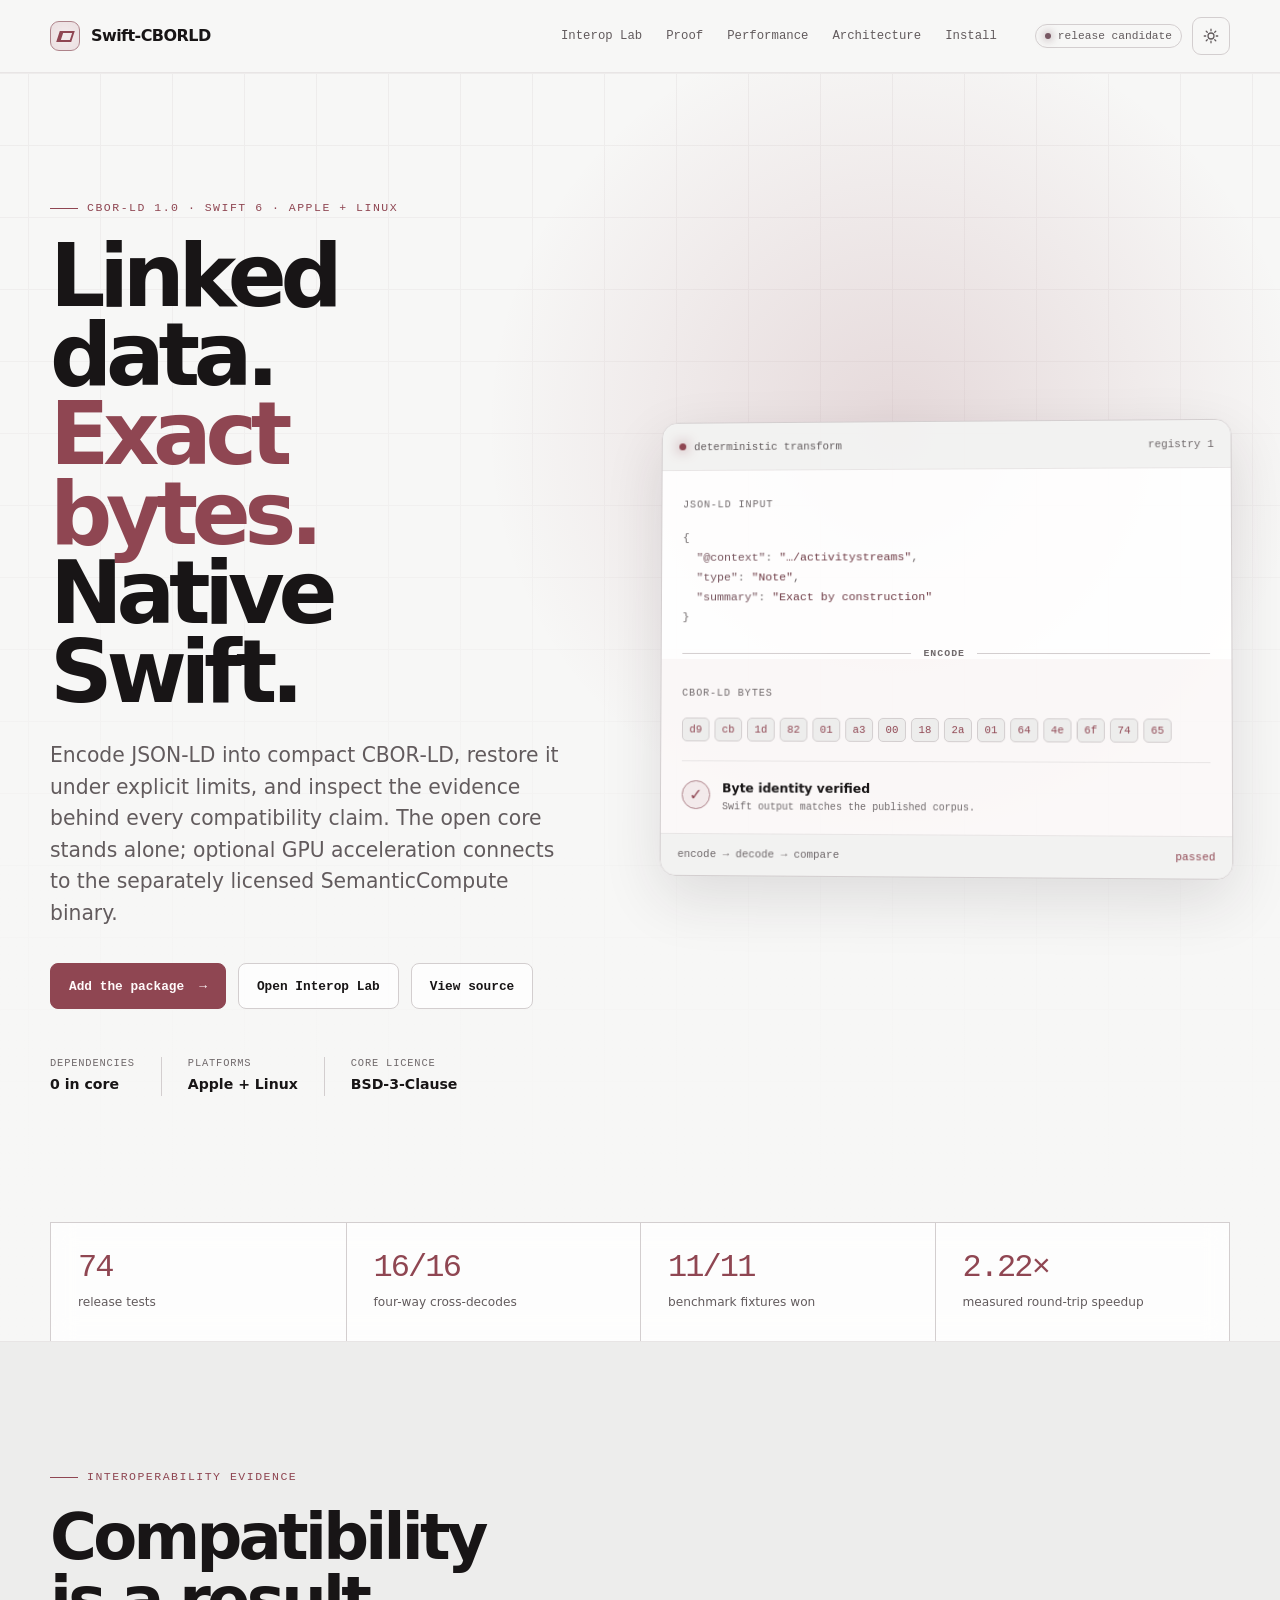
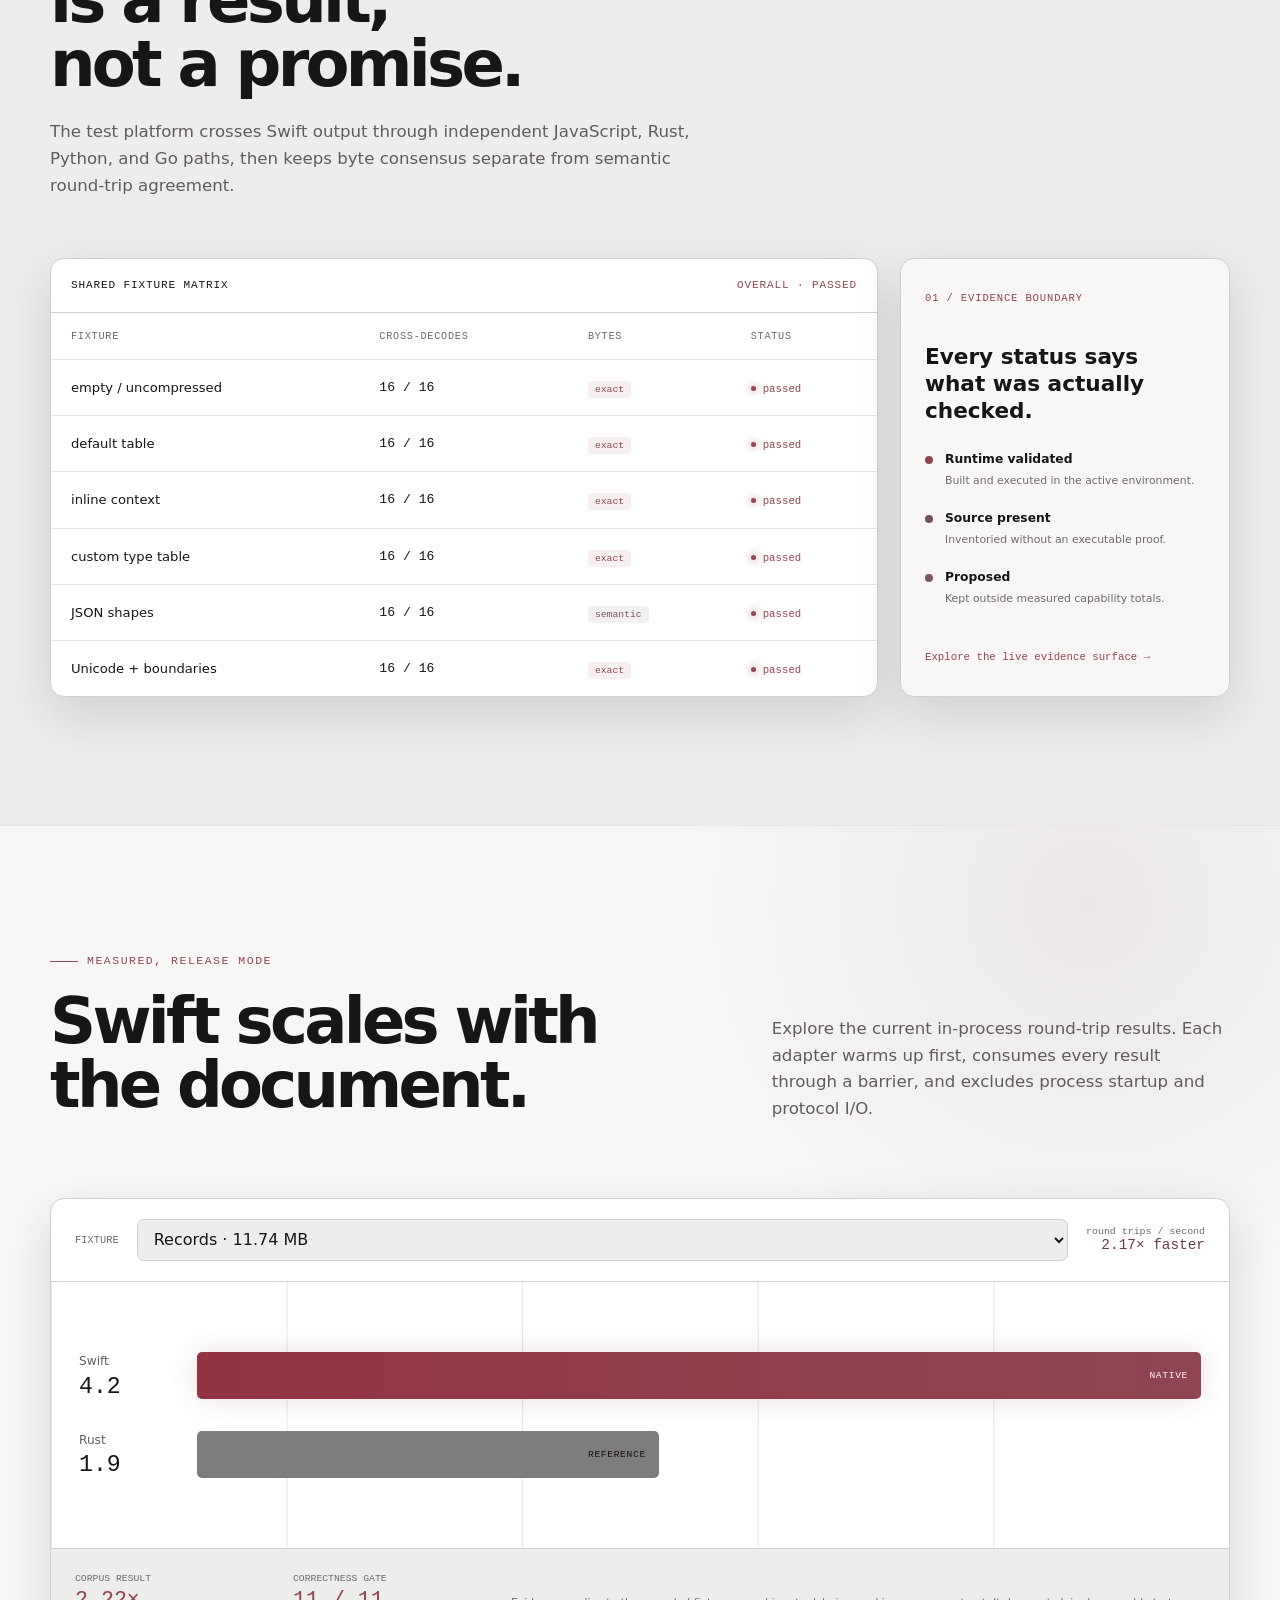
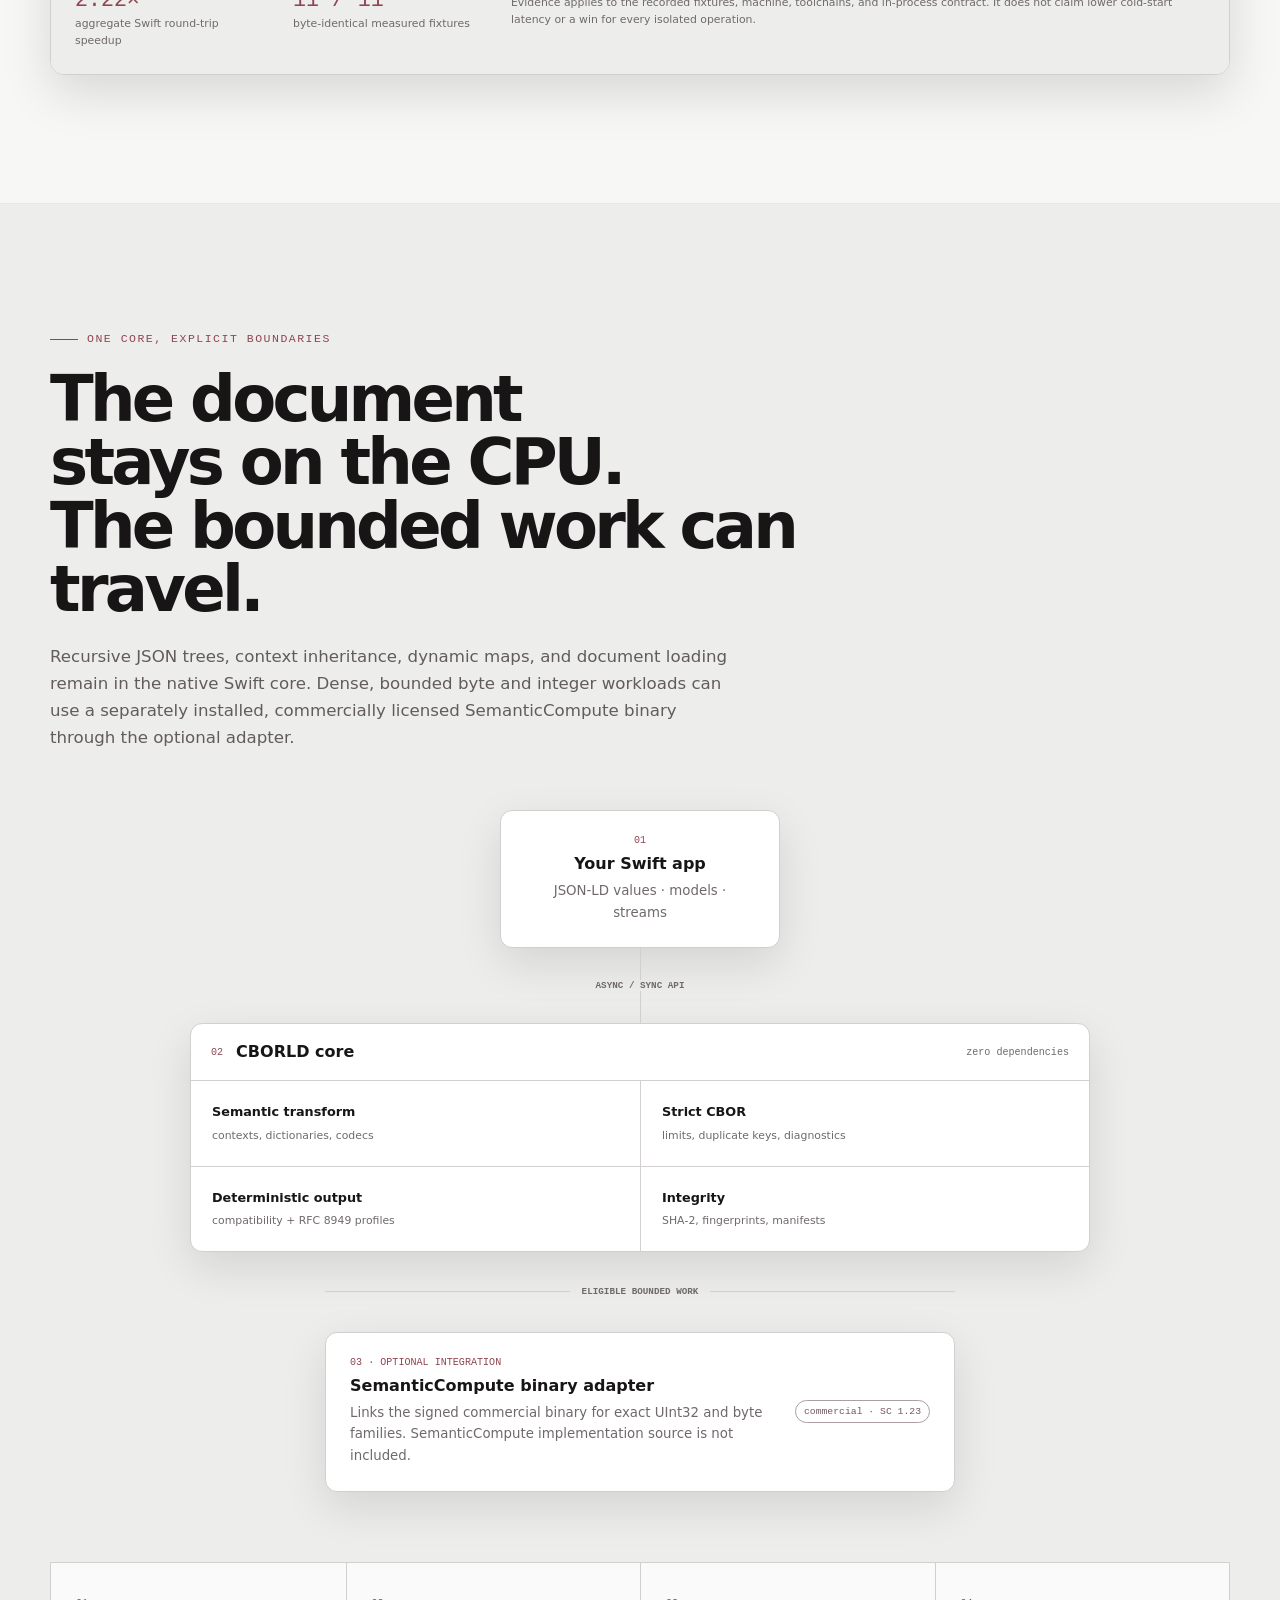
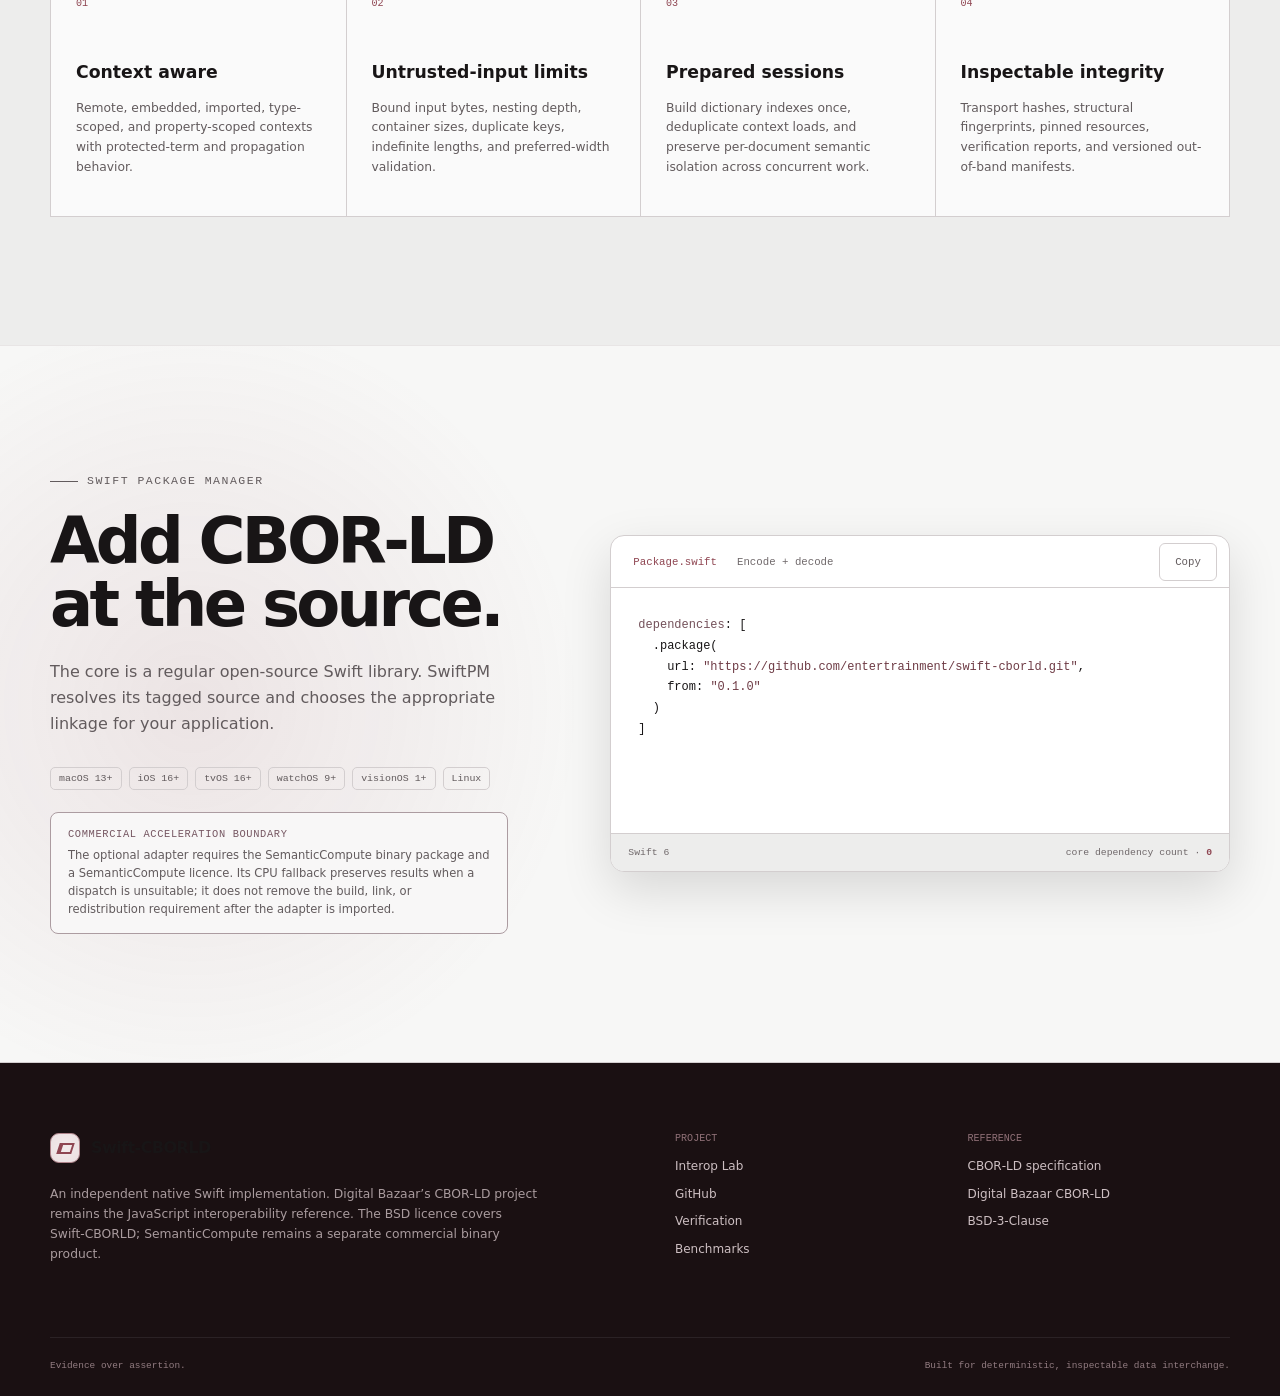
==== commit 73b8969f: "Prepare Swift-CBORLD 0.1.0 preview" ====
--- a/docs/index.html
+++ b/docs/index.html
@@ -6,10 +6,10 @@
   <title>Swift-CBORLD — deterministic CBOR-LD for Swift</title>
   <meta name="description" content="A native Swift CBOR-LD implementation with deterministic encoding, strict decoding, cross-language verification, and an optional SemanticCompute adapter.">
   <meta name="color-scheme" content="dark light">
-  <meta name="theme-color" content="#071315">
-  <link rel="icon" type="image/svg+xml" href="data:image/svg+xml,%3Csvg xmlns='http://www.w3.org/2000/svg' viewBox='0 0 64 64'%3E%3Crect width='64' height='64' rx='15' fill='%23071315'/%3E%3Cpath d='M18 21h18l10 11-10 11H18l9-11z' fill='none' stroke='%2369f0d0' stroke-width='5' stroke-linejoin='round'/%3E%3Ccircle cx='34' cy='32' r='3' fill='%23d7ff5f'/%3E%3C/svg%3E">
-  <link rel="stylesheet" href="styles.css">
-  <script defer src="site.js"></script>
+  <meta name="theme-color" content="#08080a">
+  <link rel="icon" type="image/svg+xml" href="data:image/svg+xml,%3Csvg xmlns='http://www.w3.org/2000/svg' viewBox='0 0 64 64'%3E%3Crect width='64' height='64' rx='15' fill='%2308080a'/%3E%3Cpath d='M18 21h18l10 11-10 11H18l9-11z' fill='none' stroke='%23ff4b5f' stroke-width='5' stroke-linejoin='round'/%3E%3Ccircle cx='34' cy='32' r='3' fill='%23ff9aa8'/%3E%3C/svg%3E">
+  <link rel="stylesheet" href="styles.css?v=blush-1">
+  <script defer src="site.js?v=red-1"></script>
 </head>
 <body>
   <a class="skip-link" href="#main">Skip to content</a>
--- a/docs/styles.css
+++ b/docs/styles.css
@@ -1,19 +1,19 @@
 :root {
-  --bg: #071315;
-  --bg-soft: #0b1b1e;
-  --surface: #102327;
-  --surface-2: #132c30;
-  --line: #254046;
-  --line-soft: #183238;
-  --text: #edf7f5;
-  --muted: #9eb3af;
-  --faint: #6f8985;
-  --mint: #69f0d0;
-  --mint-ink: #091d1c;
-  --lime: #d7ff5f;
-  --amber: #ffc65c;
-  --blue: #86b8ff;
-  --rust: #ca805f;
+  --bg: #08080a;
+  --bg-soft: #0f0f12;
+  --surface: #151519;
+  --surface-2: #1c1c21;
+  --line: #3b3236;
+  --line-soft: #272126;
+  --text: #f7f5f5;
+  --muted: #b9adaf;
+  --faint: #918286;
+  --mint: #ff4b5f;
+  --mint-ink: #160306;
+  --lime: #ff9aa8;
+  --amber: #ffc0c7;
+  --blue: #ff7588;
+  --rust: #a99fa1;
   --shadow: 0 24px 70px rgba(0, 0, 0, .28);
   --sans: Inter, ui-sans-serif, system-ui, -apple-system, BlinkMacSystemFont, "Segoe UI", sans-serif;
   --mono: "SFMono-Regular", Consolas, "Liberation Mono", monospace;
@@ -21,22 +21,22 @@
 }
 
 :root[data-theme="light"] {
-  --bg: #f4f6f2;
-  --bg-soft: #e8efeb;
+  --bg: #f7f7f6;
+  --bg-soft: #ededec;
   --surface: #fff;
-  --surface-2: #edf4f0;
-  --line: #b9cbc5;
-  --line-soft: #d7e2dd;
-  --text: #10201f;
-  --muted: #4f6561;
-  --faint: #72837f;
-  --mint: #087d6d;
-  --mint-ink: #f6fffc;
-  --lime: #718e00;
-  --amber: #a16000;
-  --blue: #246fc2;
-  --rust: #994625;
-  --shadow: 0 22px 60px rgba(26, 56, 50, .12);
+  --surface-2: #f3f2f1;
+  --line: #d3cecf;
+  --line-soft: #e8e5e5;
+  --text: #181516;
+  --muted: #625b5d;
+  --faint: #70696b;
+  --mint: #8f4652;
+  --mint-ink: #fffafb;
+  --lime: #6e3b45;
+  --amber: #765762;
+  --blue: #74515a;
+  --rust: #5f5b5c;
+  --shadow: 0 22px 60px rgba(45, 35, 38, .12);
 }
 
 * { box-sizing: border-box; }
@@ -50,7 +50,7 @@
 .mono { font-family: var(--mono); }
 .dim { color: var(--faint); }
 .signal { color: var(--mint); }
-.skip-link { position: fixed; z-index: 100; left: 16px; top: -80px; padding: 10px 14px; border-radius: 8px; background: var(--lime); color: #132000; font-weight: 700; }
+.skip-link { position: fixed; z-index: 100; left: 16px; top: -80px; padding: 10px 14px; border-radius: 8px; background: var(--lime); color: #210307; font-weight: 700; }
 .skip-link:focus { top: 12px; }
 
 .topbar { position: sticky; z-index: 30; top: 0; background: color-mix(in srgb, var(--bg) 86%, transparent); border-bottom: 1px solid var(--line-soft); backdrop-filter: blur(18px) saturate(1.15); }
@@ -167,8 +167,8 @@
 .bar-track { height: 47px; }
 .bar { width: var(--bar); min-width: 64px; height: 100%; display: flex; align-items: center; justify-content: flex-end; padding: 0 13px; border-radius: 5px; transition: width .5s cubic-bezier(.2,.7,.2,1); }
 .bar span { font: .6rem var(--mono); text-transform: uppercase; letter-spacing: .07em; }
-.swift-bar { color: var(--mint-ink); background: linear-gradient(90deg, color-mix(in srgb, var(--mint) 65%, #198d7d), var(--mint)); box-shadow: 0 0 28px color-mix(in srgb, var(--mint) 18%, transparent); }
-.rust-bar { color: #240e06; background: color-mix(in srgb, var(--rust) 80%, white); }
+.swift-bar { color: var(--mint-ink); background: linear-gradient(90deg, color-mix(in srgb, var(--mint) 65%, #991126), var(--mint)); box-shadow: 0 0 28px color-mix(in srgb, var(--mint) 18%, transparent); }
+.rust-bar { color: #170f11; background: color-mix(in srgb, var(--rust) 80%, white); }
 .benchmark-footer { display: grid; grid-template-columns: 190px 190px 1fr; gap: 28px; padding: 24px; border-top: 1px solid var(--line); background: var(--bg-soft); }
 .benchmark-footer div span, .benchmark-footer div strong, .benchmark-footer div small { display: block; }
 .benchmark-footer div span { color: var(--faint); font: .61rem var(--mono); text-transform: uppercase; }
@@ -227,17 +227,17 @@
 .code-foot { display: flex; justify-content: space-between; padding: 13px 17px; border-top: 1px solid var(--line); color: var(--faint); background: var(--bg-soft); font: .61rem var(--mono); }
 .code-foot b { color: var(--mint); }
 
-footer { padding: 70px 0 25px; border-top: 1px solid var(--line); background: #050e10; color: #edf7f5; }
-:root[data-theme="light"] footer { background: #10201f; }
+footer { padding: 70px 0 25px; border-top: 1px solid var(--line); background: #060607; color: #f7f5f5; }
+:root[data-theme="light"] footer { background: #1a1012; }
 .footer-grid { display: grid; grid-template-columns: 1fr 1fr; gap: 70px; }
 .footer-brand { margin-bottom: 22px; }
-.footer-grid > div:first-child p { max-width: 500px; color: #8da39f; font-size: .77rem; }
+.footer-grid > div:first-child p { max-width: 500px; color: #a99b9e; font-size: .77rem; }
 .footer-links { display: grid; grid-template-columns: repeat(2, 1fr); gap: 30px; }
 .footer-links div { display: flex; flex-direction: column; gap: 8px; }
-.footer-links b { margin-bottom: 5px; color: #5f7b76; font: .63rem var(--mono); text-transform: uppercase; }
-.footer-links a { color: #a9bcb8; font-size: .75rem; text-decoration: none; }
+.footer-links b { margin-bottom: 5px; color: #8f7077; font: .63rem var(--mono); text-transform: uppercase; }
+.footer-links a { color: #cdbfc2; font-size: .75rem; text-decoration: none; }
 .footer-links a:hover { color: var(--mint); }
-.footer-bottom { display: flex; justify-content: space-between; margin-top: 60px; padding-top: 22px; border-top: 1px solid #183238; color: #55716c; font: .59rem var(--mono); }
+.footer-bottom { display: flex; justify-content: space-between; margin-top: 60px; padding-top: 22px; border-top: 1px solid #2b2225; color: #927c81; font: .59rem var(--mono); }
 
 @media (max-width: 940px) {
   nav { display: none; }
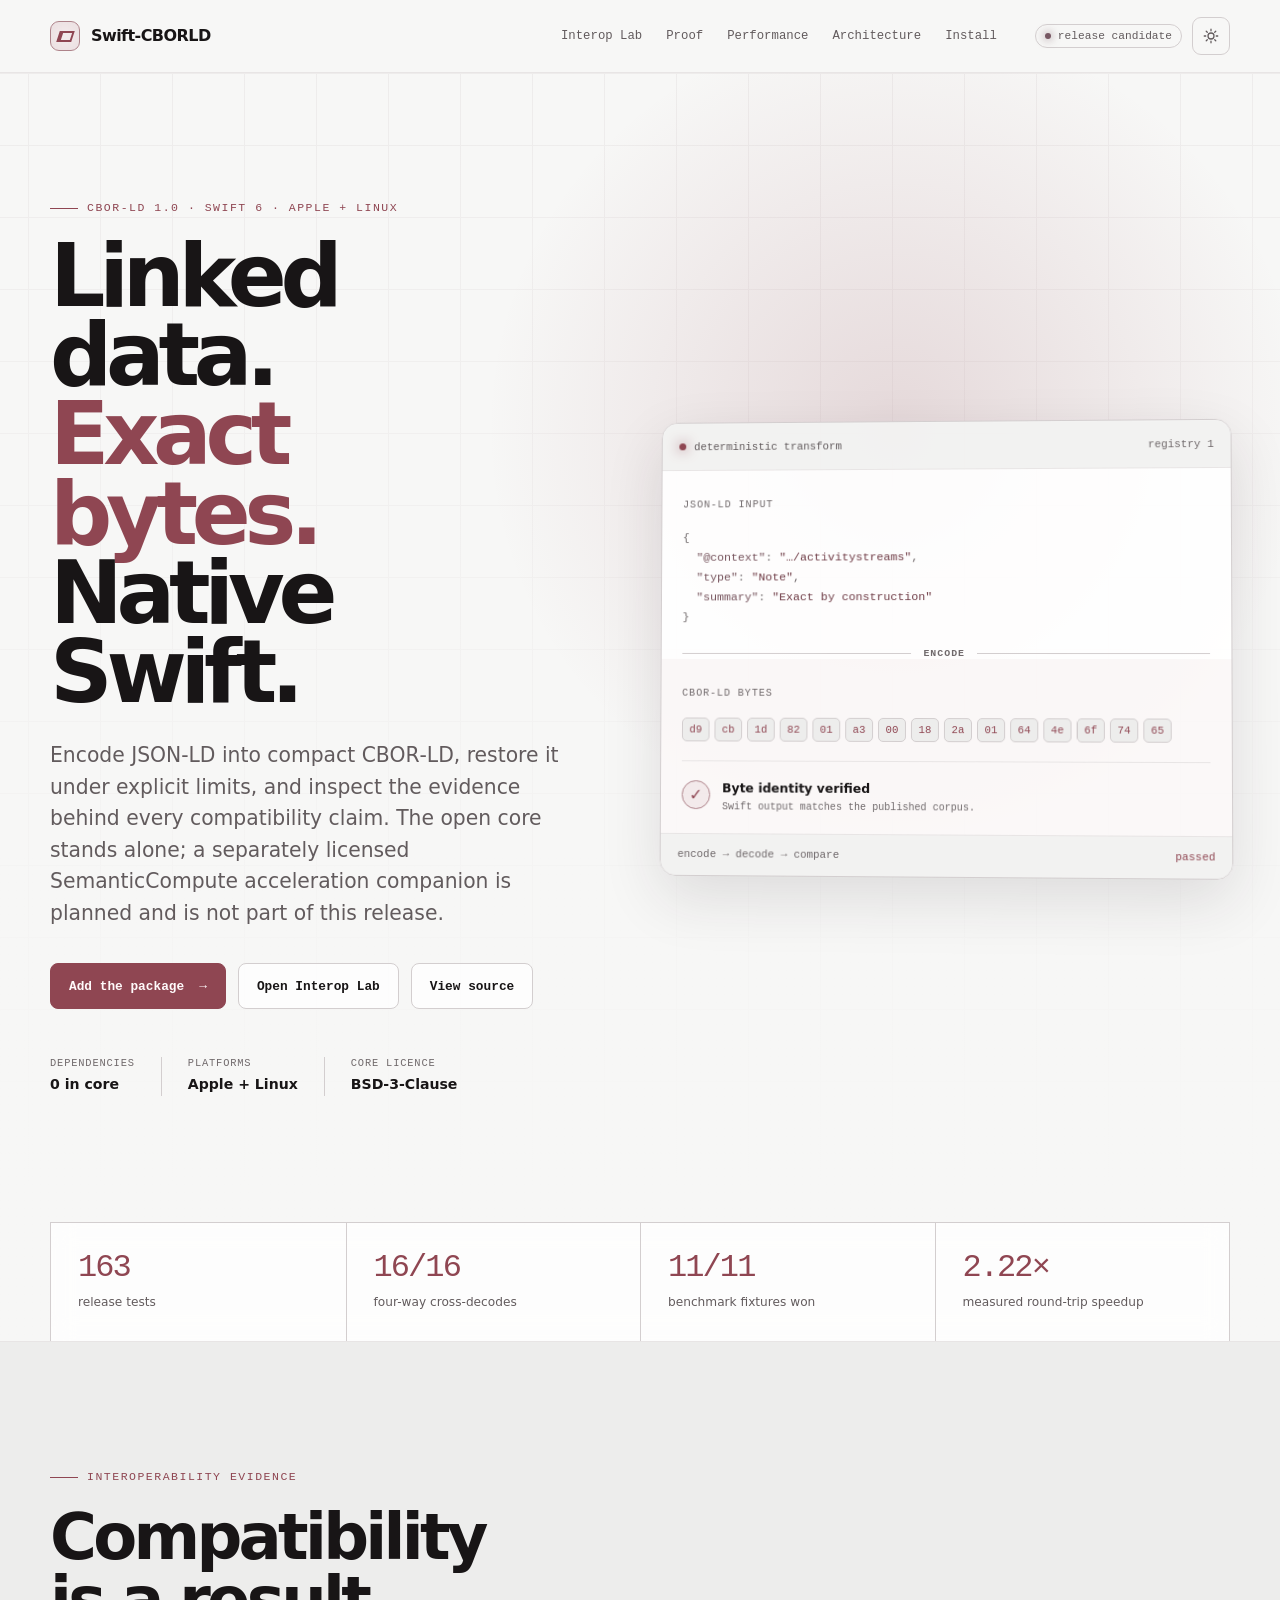
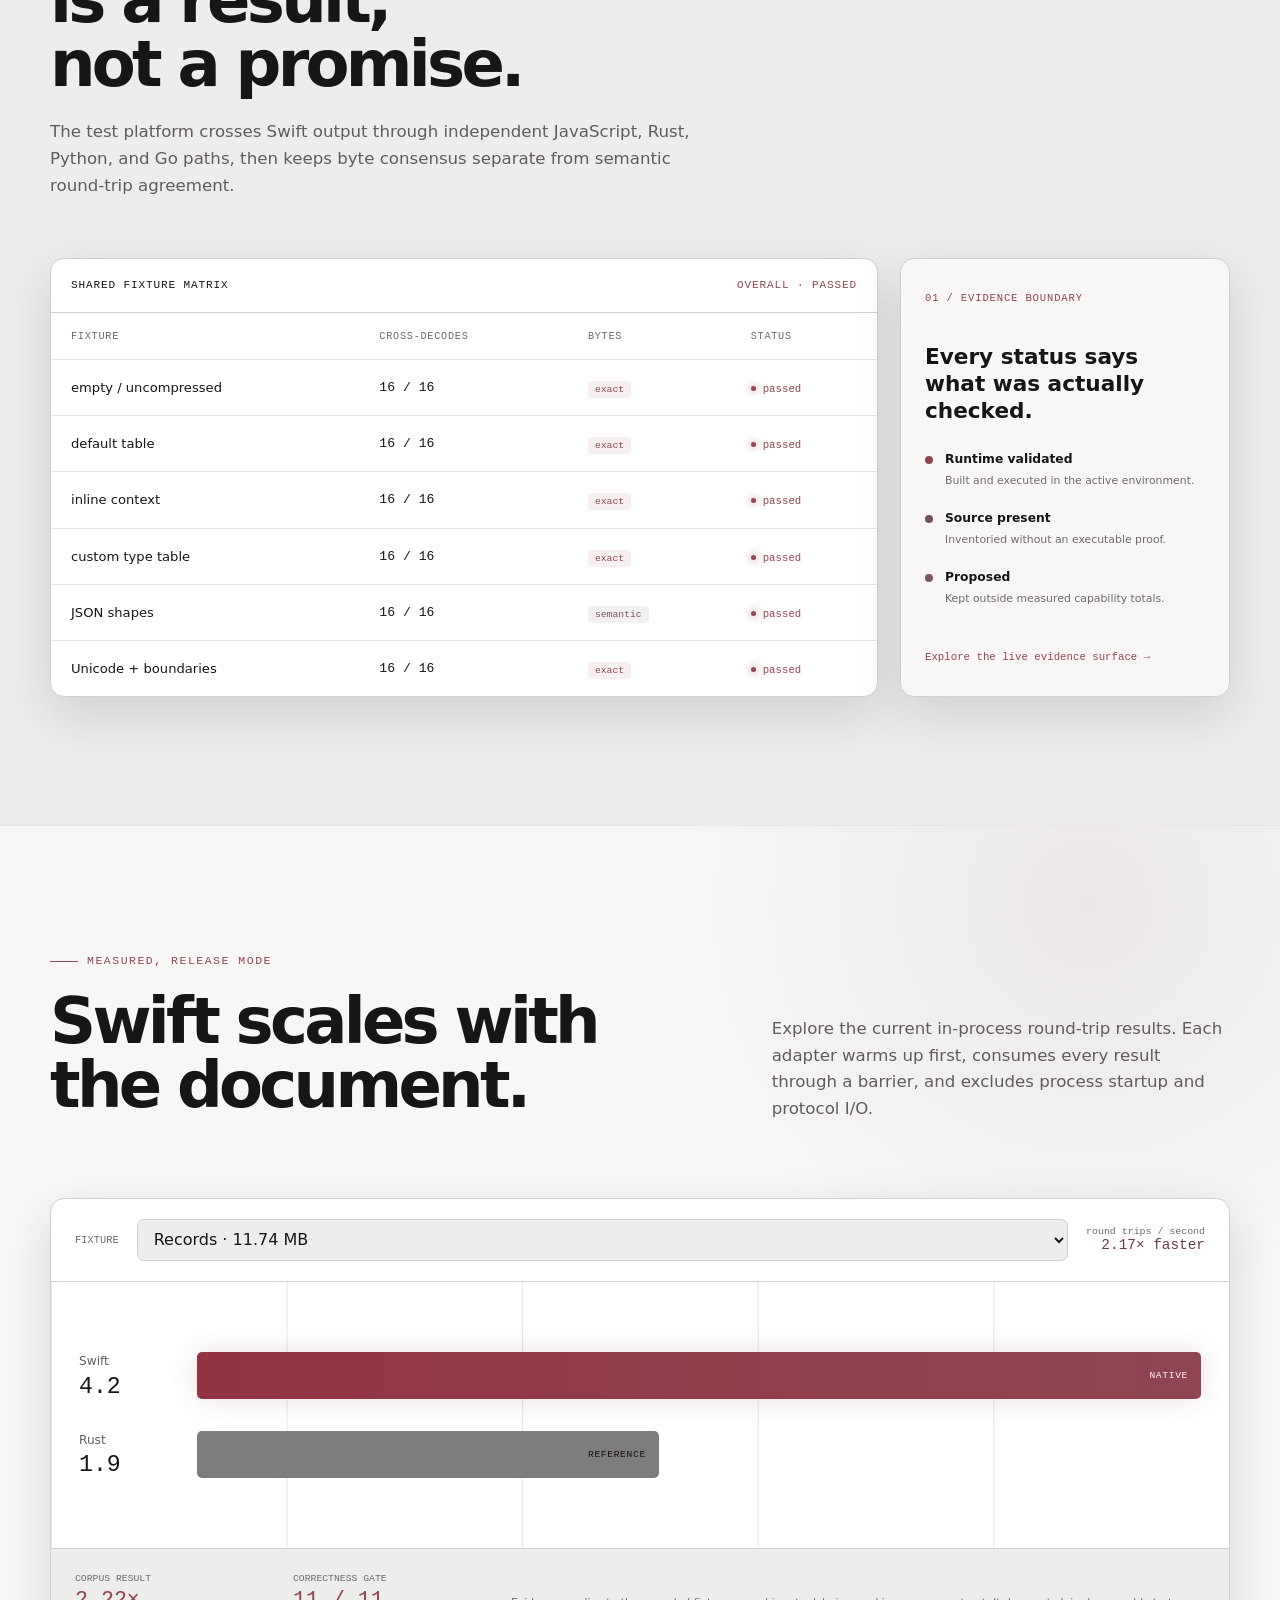
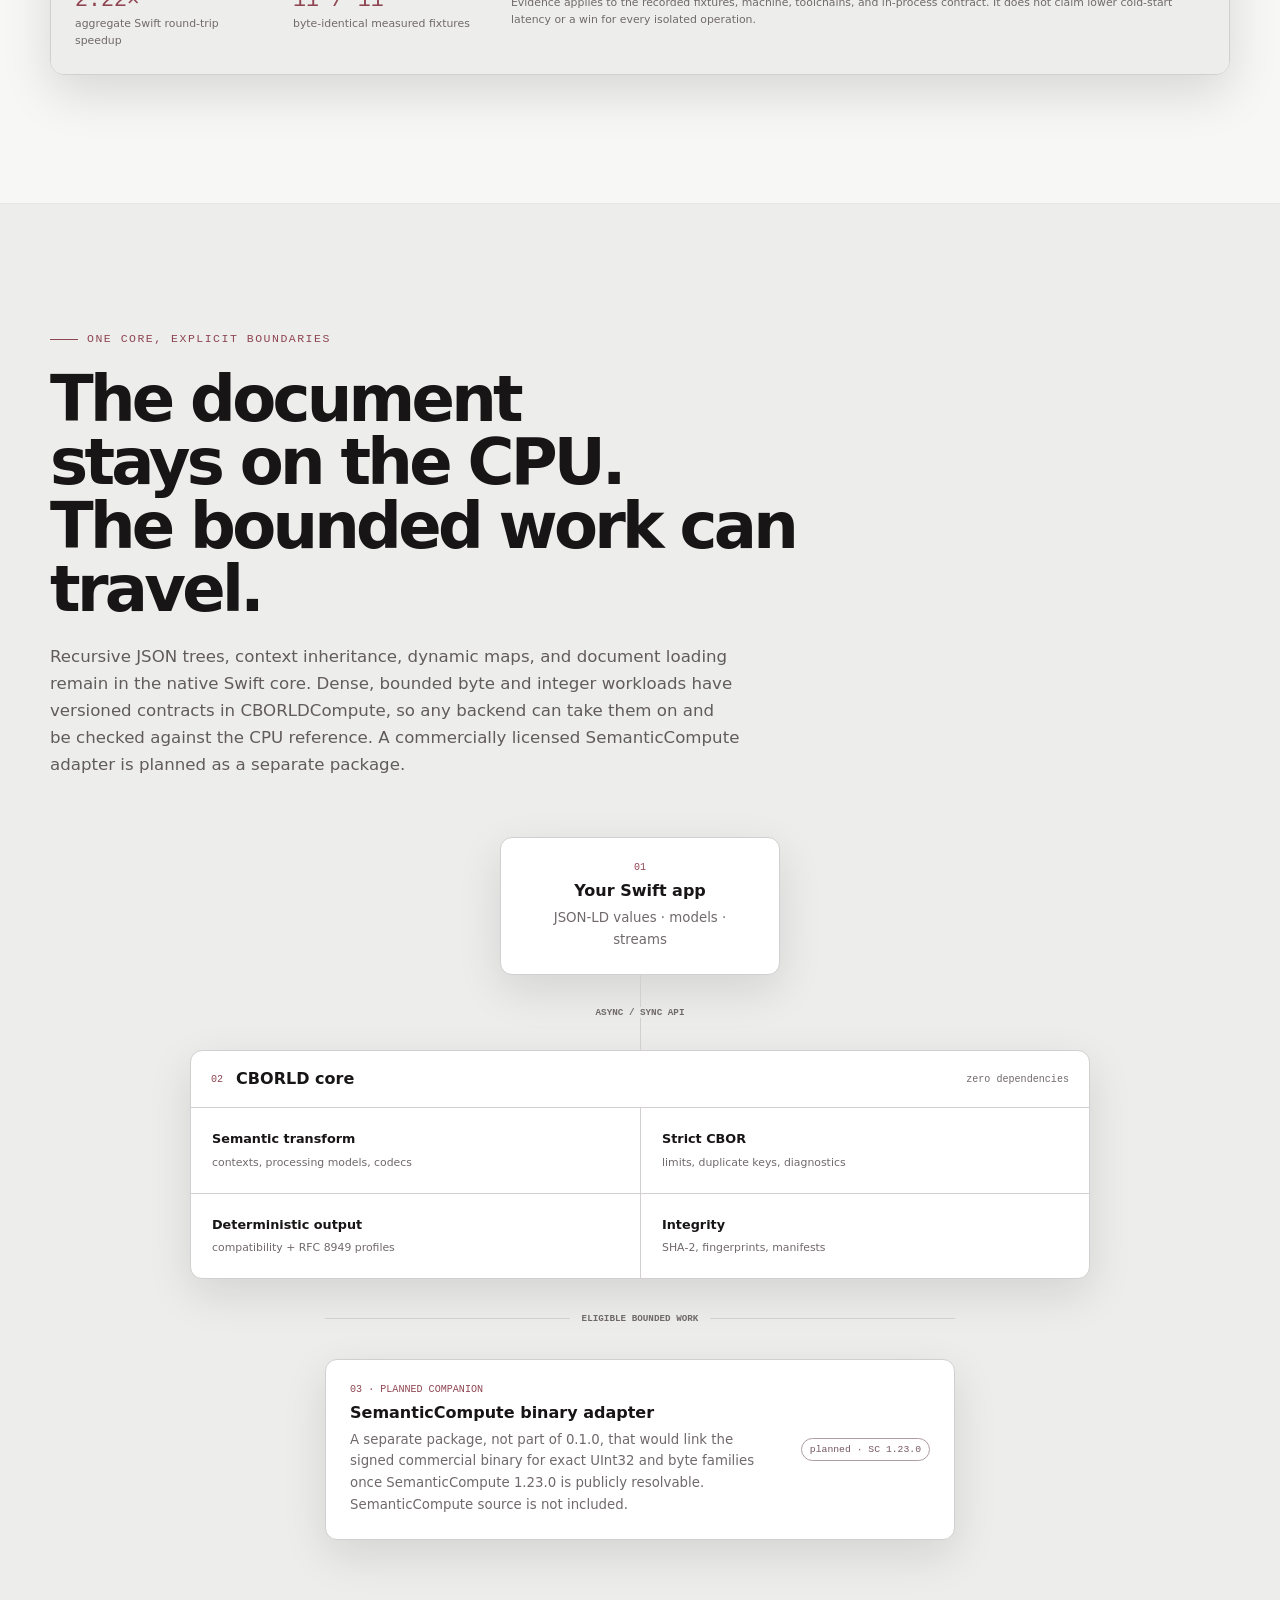
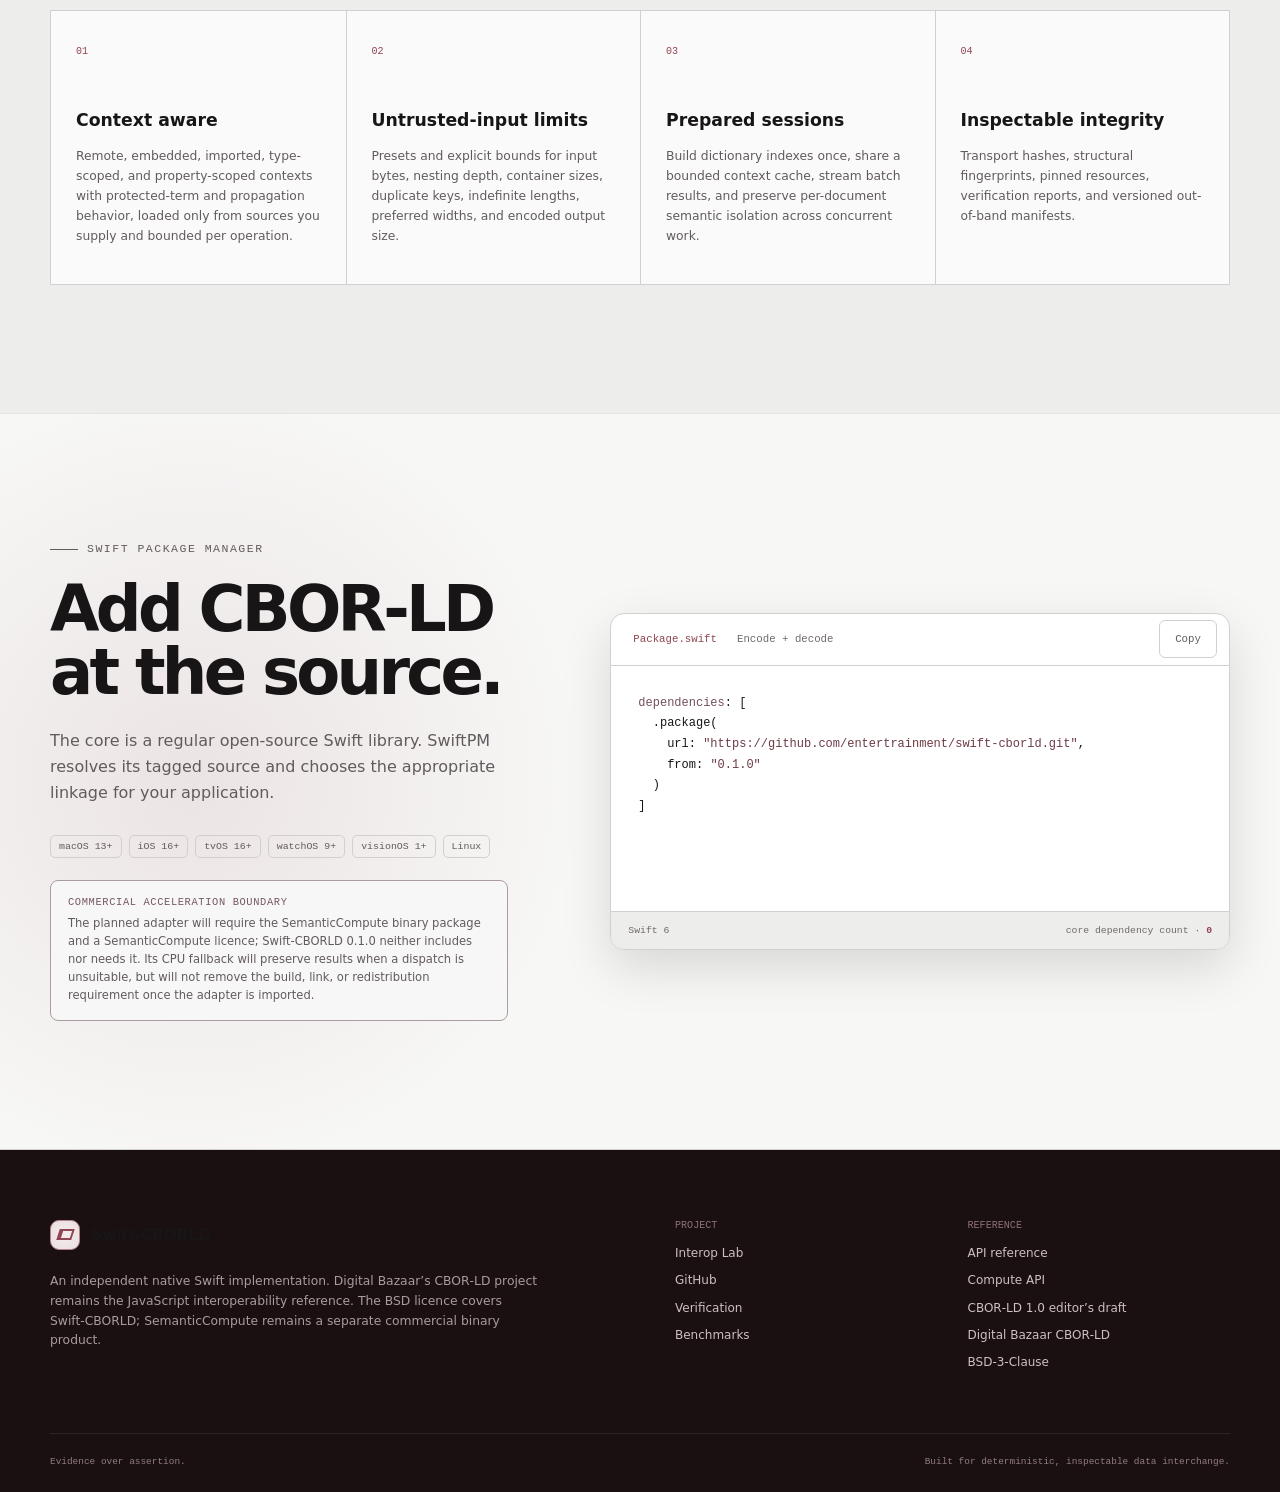
==== commit 37daac6e: "Implement the 0.1.0 review recommendations Processor - Registry entries and processing models from t" ====
--- a/docs/index.html
+++ b/docs/index.html
@@ -4,7 +4,7 @@
   <meta charset="utf-8">
   <meta name="viewport" content="width=device-width, initial-scale=1, viewport-fit=cover">
   <title>Swift-CBORLD — deterministic CBOR-LD for Swift</title>
-  <meta name="description" content="A native Swift CBOR-LD implementation with deterministic encoding, strict decoding, cross-language verification, and an optional SemanticCompute adapter.">
+  <meta name="description" content="A native Swift CBOR-LD implementation with deterministic encoding, registry processing models, strict and streaming decoding, cross-language verification, and verifiable compute-family contracts.">
   <meta name="color-scheme" content="dark light">
   <meta name="theme-color" content="#08080a">
   <link rel="icon" type="image/svg+xml" href="data:image/svg+xml,%3Csvg xmlns='http://www.w3.org/2000/svg' viewBox='0 0 64 64'%3E%3Crect width='64' height='64' rx='15' fill='%2308080a'/%3E%3Cpath d='M18 21h18l10 11-10 11H18l9-11z' fill='none' stroke='%23ff4b5f' stroke-width='5' stroke-linejoin='round'/%3E%3Ccircle cx='34' cy='32' r='3' fill='%23ff9aa8'/%3E%3C/svg%3E">
@@ -42,7 +42,7 @@
         <div class="hero-copy">
           <p class="eyebrow">CBOR‑LD 1.0 · Swift 6 · Apple + Linux</p>
           <h1>Linked data.<br><em>Exact bytes.</em><br>Native Swift.</h1>
-          <p class="hero-lead">Encode JSON‑LD into compact CBOR‑LD, restore it under explicit limits, and inspect the evidence behind every compatibility claim. The open core stands alone; optional GPU acceleration connects to the separately licensed SemanticCompute binary.</p>
+          <p class="hero-lead">Encode JSON‑LD into compact CBOR‑LD, restore it under explicit limits, and inspect the evidence behind every compatibility claim. The open core stands alone; a separately licensed SemanticCompute acceleration companion is planned and is not part of this release.</p>
           <div class="hero-actions">
             <a class="button primary" href="#install">Add the package <span aria-hidden="true">→</span></a>
             <a class="button secondary" href="interop-lab.html">Open Interop Lab</a>
@@ -85,7 +85,7 @@
         </div>
       </div>
       <div class="wrap metric-strip" aria-label="Current validation summary">
-        <div><strong>74</strong><span>release tests</span></div>
+        <div><strong>163</strong><span>release tests</span></div>
         <div><strong>16/16</strong><span>four-way cross-decodes</span></div>
         <div><strong>11/11</strong><span>benchmark fixtures won</span></div>
         <div><strong>2.22×</strong><span>measured round-trip speedup</span></div>
@@ -182,7 +182,7 @@
         <div class="section-intro">
           <p class="eyebrow">One core, explicit boundaries</p>
           <h2>The document stays on the CPU.<br>The bounded work can travel.</h2>
-          <p>Recursive JSON trees, context inheritance, dynamic maps, and document loading remain in the native Swift core. Dense, bounded byte and integer workloads can use a separately installed, commercially licensed SemanticCompute binary through the optional adapter.</p>
+          <p>Recursive JSON trees, context inheritance, dynamic maps, and document loading remain in the native Swift core. Dense, bounded byte and integer workloads have versioned contracts in CBORLDCompute, so any backend can take them on and be checked against the CPU reference. A commercially licensed SemanticCompute adapter is planned as a separate package.</p>
         </div>
 
         <div class="architecture-map" aria-label="Swift-CBORLD architecture">
@@ -191,7 +191,7 @@
           <div class="arch-core">
             <div class="core-head"><span>02</span><strong>CBORLD core</strong><em>zero dependencies</em></div>
             <div class="core-grid">
-              <div><b>Semantic transform</b><small>contexts, dictionaries, codecs</small></div>
+              <div><b>Semantic transform</b><small>contexts, processing models, codecs</small></div>
               <div><b>Strict CBOR</b><small>limits, duplicate keys, diagnostics</small></div>
               <div><b>Deterministic output</b><small>compatibility + RFC 8949 profiles</small></div>
               <div><b>Integrity</b><small>SHA‑2, fingerprints, manifests</small></div>
@@ -200,16 +200,16 @@
           <div class="arch-branch">
             <div class="branch-rule"><span></span><b>eligible bounded work</b><span></span></div>
             <div class="arch-node sc-node">
-              <div><span>03 · optional integration</span><strong>SemanticCompute binary adapter</strong><small>Links the signed commercial binary for exact UInt32 and byte families. SemanticCompute implementation source is not included.</small></div>
-              <span class="preview-badge">commercial · SC 1.23</span>
+              <div><span>03 · planned companion</span><strong>SemanticCompute binary adapter</strong><small>A separate package, not part of 0.1.0, that would link the signed commercial binary for exact UInt32 and byte families once SemanticCompute 1.23.0 is publicly resolvable. SemanticCompute source is not included.</small></div>
+              <span class="preview-badge">planned · SC 1.23.0</span>
             </div>
           </div>
         </div>
 
         <div class="capability-grid">
-          <article><span class="cap-number">01</span><h3>Context aware</h3><p>Remote, embedded, imported, type-scoped, and property-scoped contexts with protected-term and propagation behavior.</p></article>
-          <article><span class="cap-number">02</span><h3>Untrusted-input limits</h3><p>Bound input bytes, nesting depth, container sizes, duplicate keys, indefinite lengths, and preferred-width validation.</p></article>
-          <article><span class="cap-number">03</span><h3>Prepared sessions</h3><p>Build dictionary indexes once, deduplicate context loads, and preserve per-document semantic isolation across concurrent work.</p></article>
+          <article><span class="cap-number">01</span><h3>Context aware</h3><p>Remote, embedded, imported, type-scoped, and property-scoped contexts with protected-term and propagation behavior, loaded only from sources you supply and bounded per operation.</p></article>
+          <article><span class="cap-number">02</span><h3>Untrusted-input limits</h3><p>Presets and explicit bounds for input bytes, nesting depth, container sizes, duplicate keys, indefinite lengths, preferred widths, and encoded output size.</p></article>
+          <article><span class="cap-number">03</span><h3>Prepared sessions</h3><p>Build dictionary indexes once, share a bounded context cache, stream batch results, and preserve per-document semantic isolation across concurrent work.</p></article>
           <article><span class="cap-number">04</span><h3>Inspectable integrity</h3><p>Transport hashes, structural fingerprints, pinned resources, verification reports, and versioned out-of-band manifests.</p></article>
         </div>
       </div>
@@ -226,7 +226,7 @@
           </div>
           <div class="commercial-note">
             <b>Commercial acceleration boundary</b>
-            <p>The optional adapter requires the SemanticCompute binary package and a SemanticCompute licence. Its CPU fallback preserves results when a dispatch is unsuitable; it does not remove the build, link, or redistribution requirement after the adapter is imported.</p>
+            <p>The planned adapter will require the SemanticCompute binary package and a SemanticCompute licence; Swift‑CBORLD 0.1.0 neither includes nor needs it. Its CPU fallback will preserve results when a dispatch is unsuitable, but will not remove the build, link, or redistribution requirement once the adapter is imported.</p>
           </div>
         </div>
 
@@ -262,7 +262,7 @@
       </div>
       <div class="footer-links">
         <div><b>Project</b><a href="interop-lab.html">Interop Lab</a><a href="https://github.com/entertrainment/swift-cborld">GitHub</a><a href="#proof">Verification</a><a href="#performance">Benchmarks</a></div>
-        <div><b>Reference</b><a href="https://json-ld.github.io/cbor-ld-spec/">CBOR‑LD specification</a><a href="https://github.com/digitalbazaar/cborld">Digital Bazaar CBOR‑LD</a><a href="https://github.com/entertrainment/swift-cborld/blob/main/LICENSE">BSD‑3‑Clause</a></div>
+        <div><b>Reference</b><a href="api/documentation/cborld/">API reference</a><a href="api-compute/documentation/cborldcompute/">Compute API</a><a href="https://w3c.github.io/cbor-ld/">CBOR‑LD 1.0 editor’s draft</a><a href="https://github.com/digitalbazaar/cborld">Digital Bazaar CBOR‑LD</a><a href="https://github.com/entertrainment/swift-cborld/blob/main/LICENSE">BSD‑3‑Clause</a></div>
       </div>
     </div>
     <div class="wrap footer-bottom"><span>Evidence over assertion.</span><span>Built for deterministic, inspectable data interchange.</span></div>
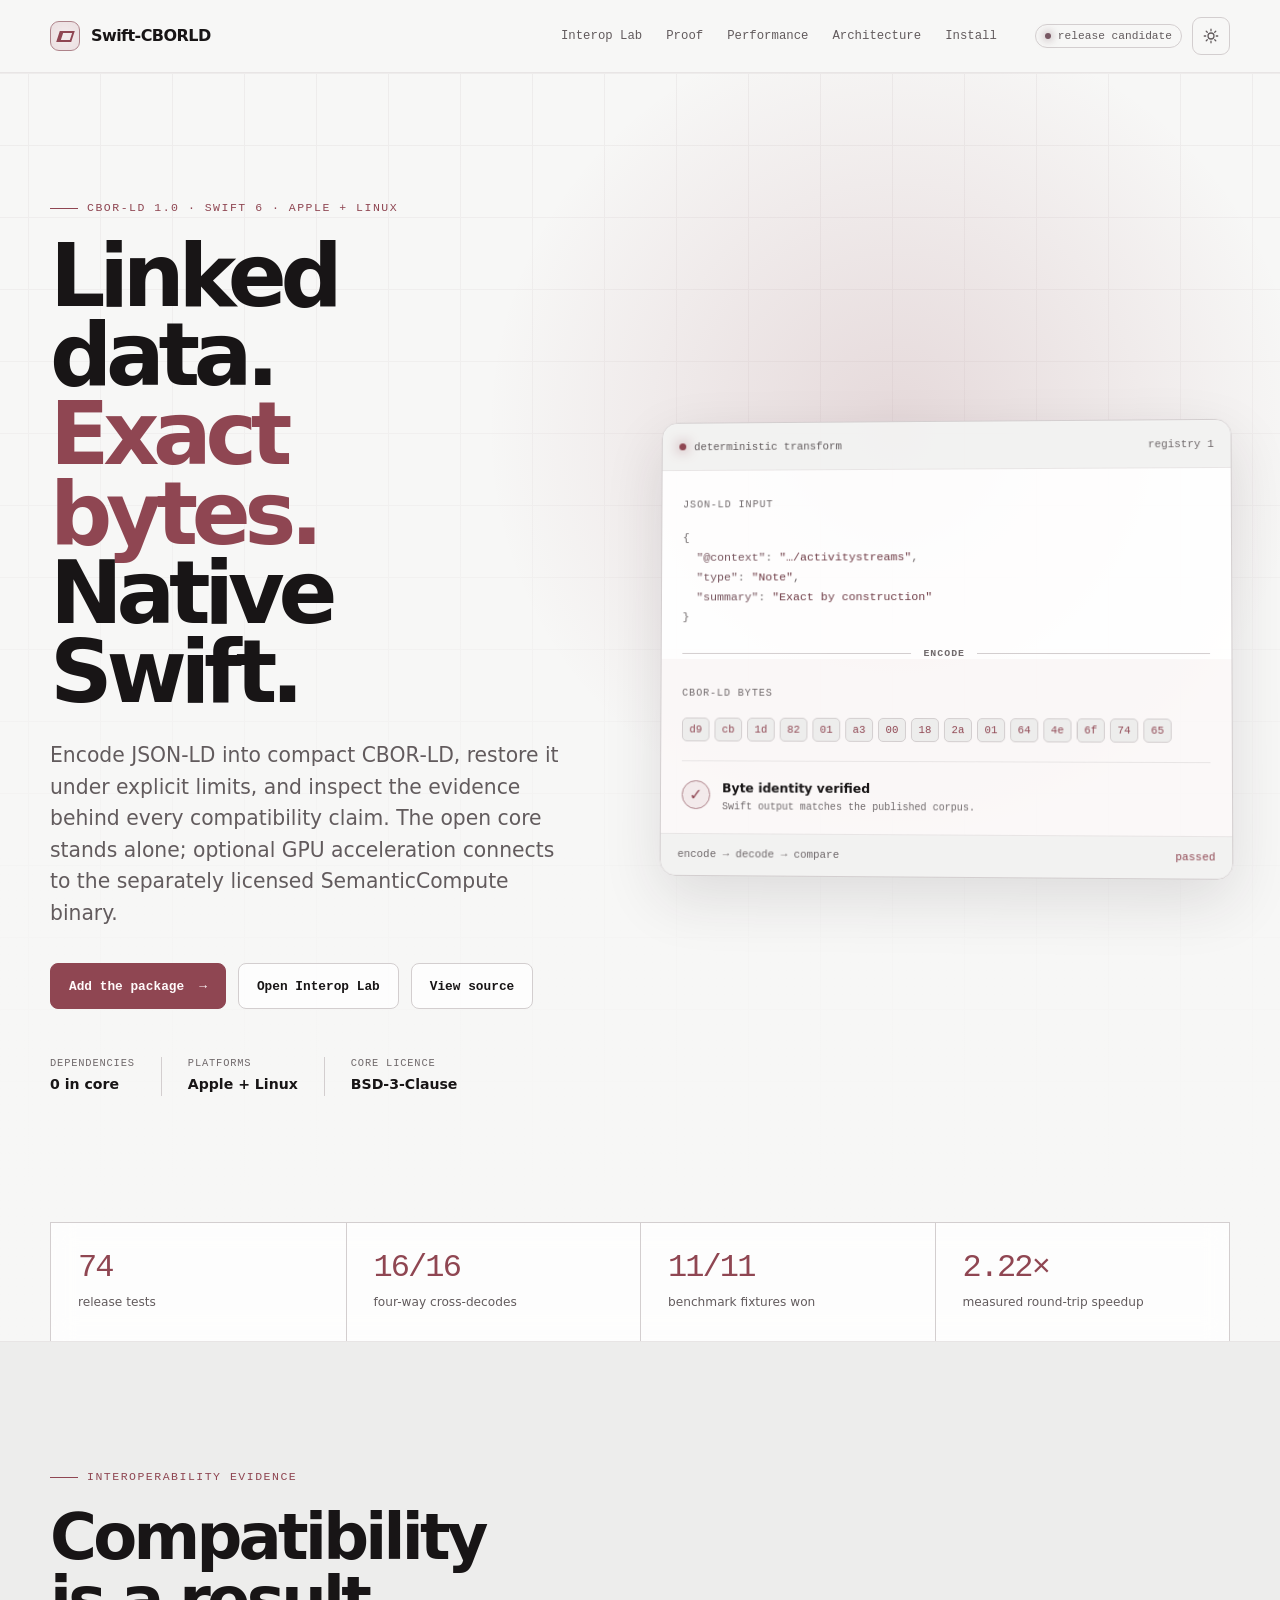
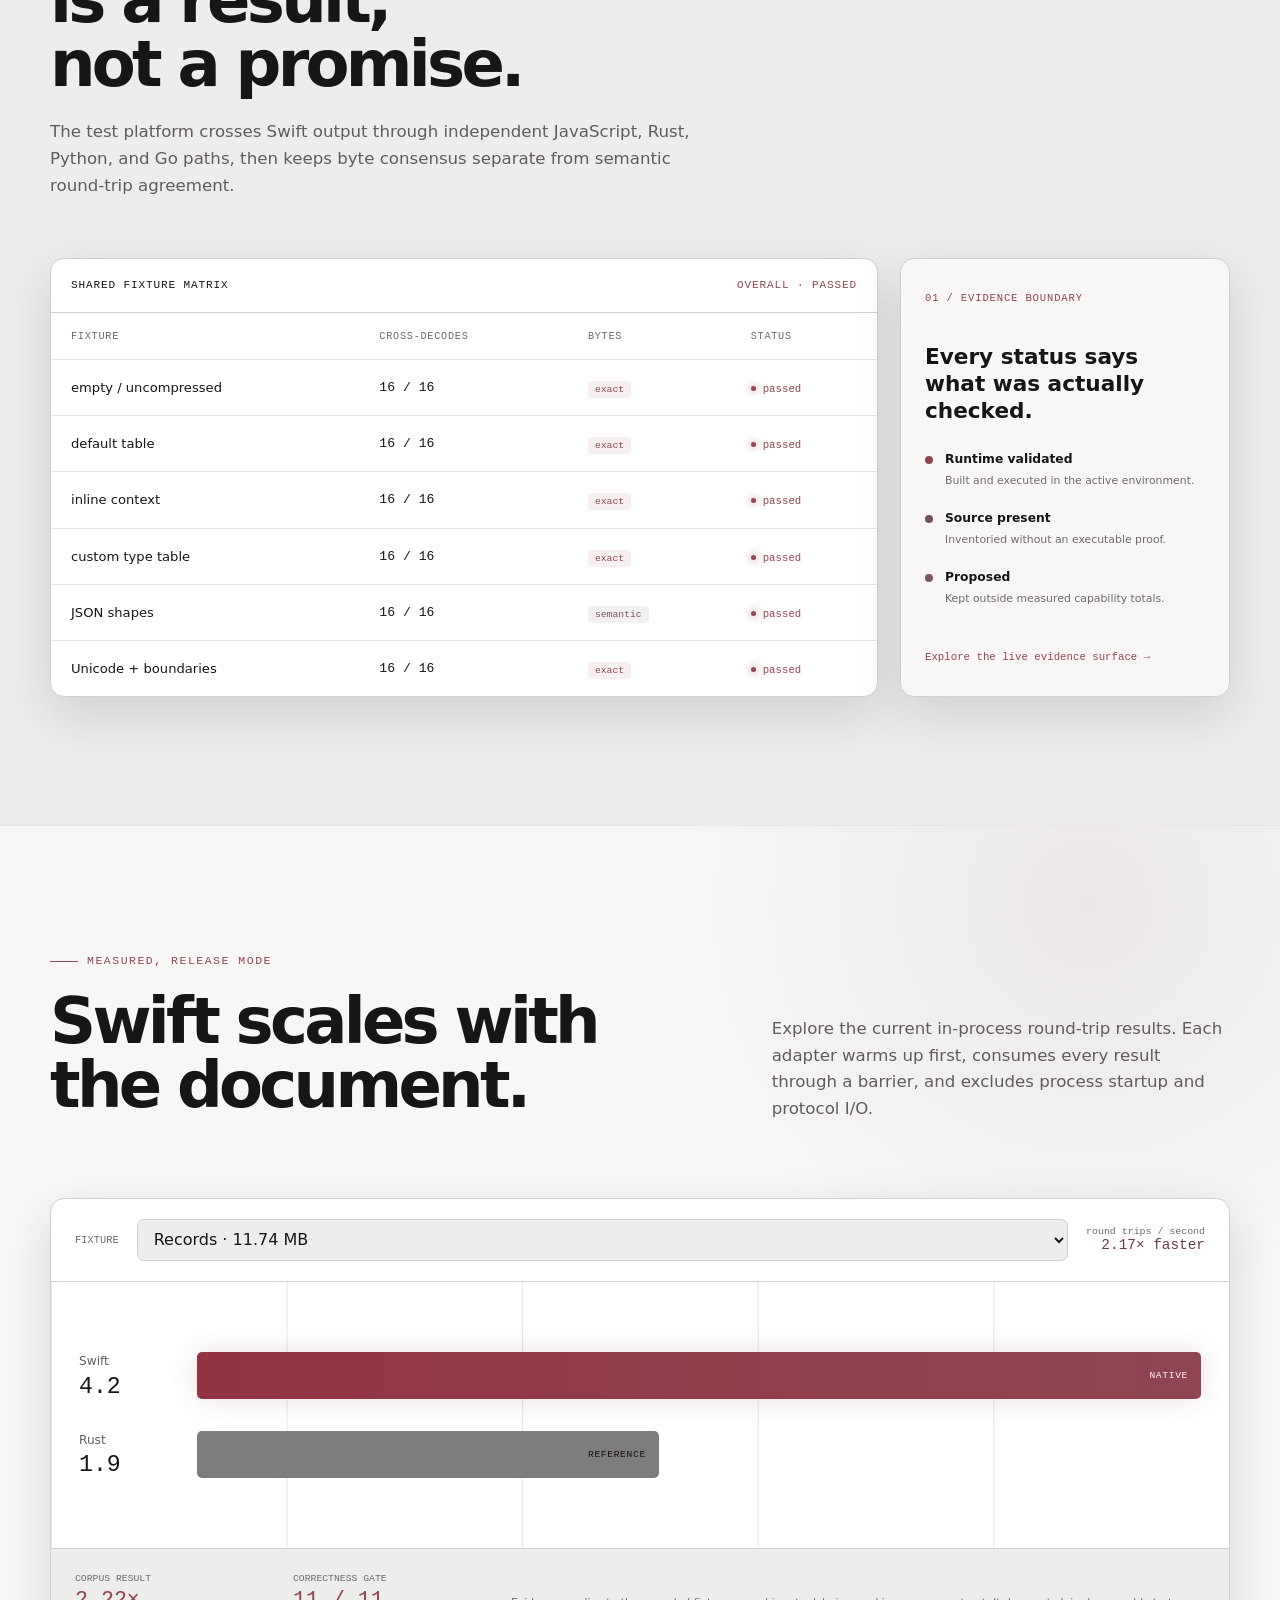
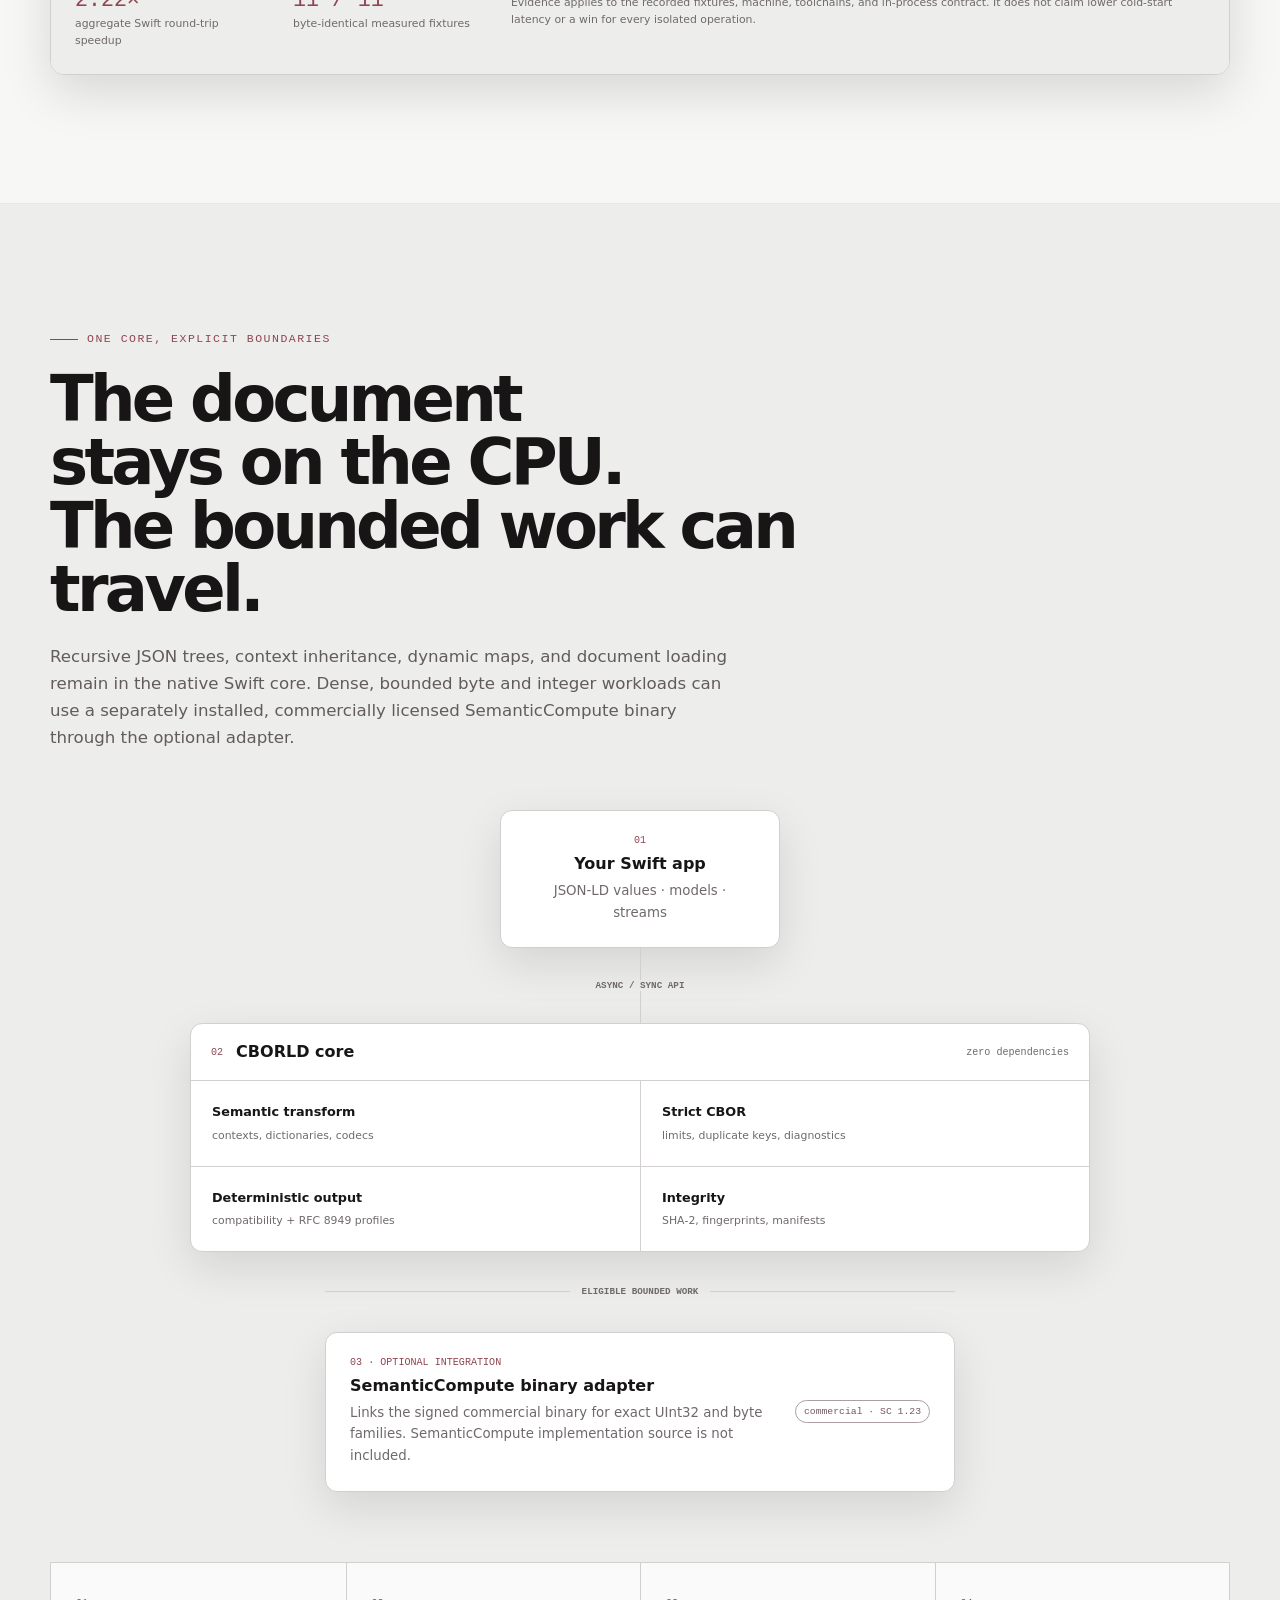
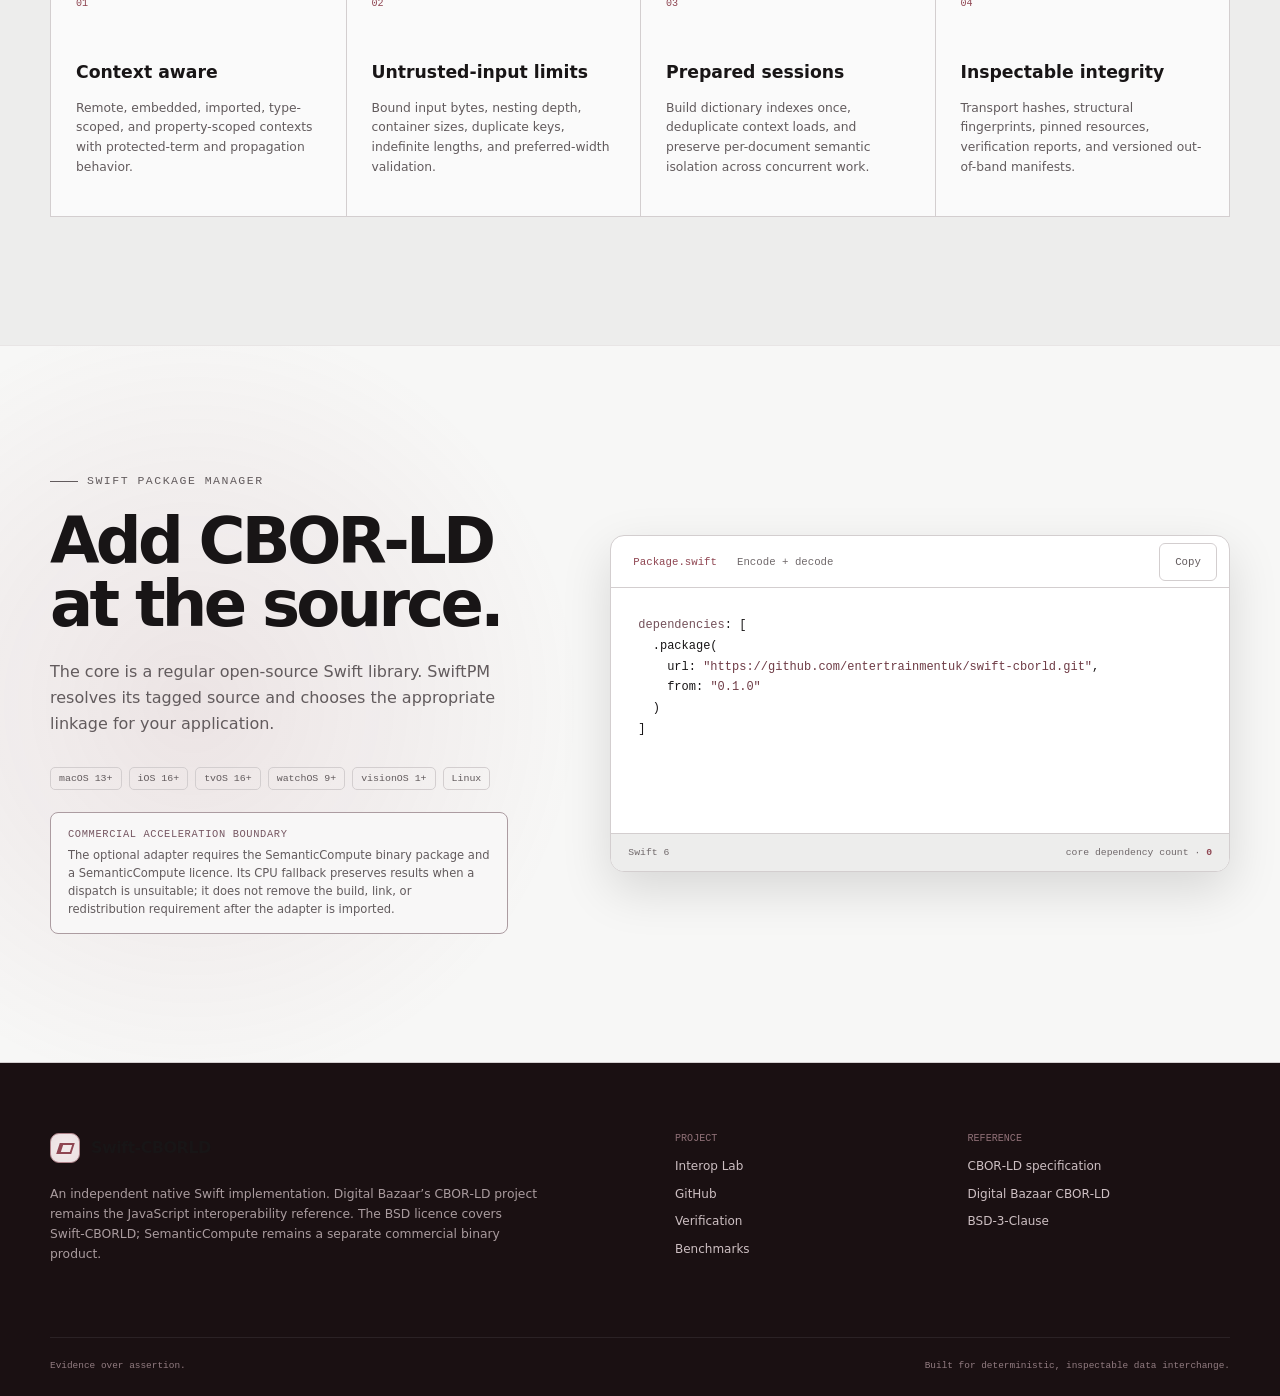
==== commit b4e2438d: "Update repository URLs for move to entertrainmentuk Swift-CBORLD now lives at github.com/entertrainm" ====
--- a/docs/index.html
+++ b/docs/index.html
@@ -4,7 +4,7 @@
   <meta charset="utf-8">
   <meta name="viewport" content="width=device-width, initial-scale=1, viewport-fit=cover">
   <title>Swift-CBORLD — deterministic CBOR-LD for Swift</title>
-  <meta name="description" content="A native Swift CBOR-LD implementation with deterministic encoding, registry processing models, strict and streaming decoding, cross-language verification, and verifiable compute-family contracts.">
+  <meta name="description" content="A native Swift CBOR-LD implementation with deterministic encoding, strict decoding, cross-language verification, and an optional SemanticCompute adapter.">
   <meta name="color-scheme" content="dark light">
   <meta name="theme-color" content="#08080a">
   <link rel="icon" type="image/svg+xml" href="data:image/svg+xml,%3Csvg xmlns='http://www.w3.org/2000/svg' viewBox='0 0 64 64'%3E%3Crect width='64' height='64' rx='15' fill='%2308080a'/%3E%3Cpath d='M18 21h18l10 11-10 11H18l9-11z' fill='none' stroke='%23ff4b5f' stroke-width='5' stroke-linejoin='round'/%3E%3Ccircle cx='34' cy='32' r='3' fill='%23ff9aa8'/%3E%3C/svg%3E">
@@ -42,11 +42,11 @@
         <div class="hero-copy">
           <p class="eyebrow">CBOR‑LD 1.0 · Swift 6 · Apple + Linux</p>
           <h1>Linked data.<br><em>Exact bytes.</em><br>Native Swift.</h1>
-          <p class="hero-lead">Encode JSON‑LD into compact CBOR‑LD, restore it under explicit limits, and inspect the evidence behind every compatibility claim. The open core stands alone; a separately licensed SemanticCompute acceleration companion is planned and is not part of this release.</p>
+          <p class="hero-lead">Encode JSON‑LD into compact CBOR‑LD, restore it under explicit limits, and inspect the evidence behind every compatibility claim. The open core stands alone; optional GPU acceleration connects to the separately licensed SemanticCompute binary.</p>
           <div class="hero-actions">
             <a class="button primary" href="#install">Add the package <span aria-hidden="true">→</span></a>
             <a class="button secondary" href="interop-lab.html">Open Interop Lab</a>
-            <a class="button secondary" href="https://github.com/entertrainment/swift-cborld">View source</a>
+            <a class="button secondary" href="https://github.com/entertrainmentuk/swift-cborld">View source</a>
           </div>
           <dl class="hero-facts">
             <div><dt>Dependencies</dt><dd>0 in core</dd></div>
@@ -85,7 +85,7 @@
         </div>
       </div>
       <div class="wrap metric-strip" aria-label="Current validation summary">
-        <div><strong>163</strong><span>release tests</span></div>
+        <div><strong>74</strong><span>release tests</span></div>
         <div><strong>16/16</strong><span>four-way cross-decodes</span></div>
         <div><strong>11/11</strong><span>benchmark fixtures won</span></div>
         <div><strong>2.22×</strong><span>measured round-trip speedup</span></div>
@@ -182,7 +182,7 @@
         <div class="section-intro">
           <p class="eyebrow">One core, explicit boundaries</p>
           <h2>The document stays on the CPU.<br>The bounded work can travel.</h2>
-          <p>Recursive JSON trees, context inheritance, dynamic maps, and document loading remain in the native Swift core. Dense, bounded byte and integer workloads have versioned contracts in CBORLDCompute, so any backend can take them on and be checked against the CPU reference. A commercially licensed SemanticCompute adapter is planned as a separate package.</p>
+          <p>Recursive JSON trees, context inheritance, dynamic maps, and document loading remain in the native Swift core. Dense, bounded byte and integer workloads can use a separately installed, commercially licensed SemanticCompute binary through the optional adapter.</p>
         </div>
 
         <div class="architecture-map" aria-label="Swift-CBORLD architecture">
@@ -191,7 +191,7 @@
           <div class="arch-core">
             <div class="core-head"><span>02</span><strong>CBORLD core</strong><em>zero dependencies</em></div>
             <div class="core-grid">
-              <div><b>Semantic transform</b><small>contexts, processing models, codecs</small></div>
+              <div><b>Semantic transform</b><small>contexts, dictionaries, codecs</small></div>
               <div><b>Strict CBOR</b><small>limits, duplicate keys, diagnostics</small></div>
               <div><b>Deterministic output</b><small>compatibility + RFC 8949 profiles</small></div>
               <div><b>Integrity</b><small>SHA‑2, fingerprints, manifests</small></div>
@@ -200,16 +200,16 @@
           <div class="arch-branch">
             <div class="branch-rule"><span></span><b>eligible bounded work</b><span></span></div>
             <div class="arch-node sc-node">
-              <div><span>03 · planned companion</span><strong>SemanticCompute binary adapter</strong><small>A separate package, not part of 0.1.0, that would link the signed commercial binary for exact UInt32 and byte families once SemanticCompute 1.23.0 is publicly resolvable. SemanticCompute source is not included.</small></div>
-              <span class="preview-badge">planned · SC 1.23.0</span>
+              <div><span>03 · optional integration</span><strong>SemanticCompute binary adapter</strong><small>Links the signed commercial binary for exact UInt32 and byte families. SemanticCompute implementation source is not included.</small></div>
+              <span class="preview-badge">commercial · SC 1.23</span>
             </div>
           </div>
         </div>
 
         <div class="capability-grid">
-          <article><span class="cap-number">01</span><h3>Context aware</h3><p>Remote, embedded, imported, type-scoped, and property-scoped contexts with protected-term and propagation behavior, loaded only from sources you supply and bounded per operation.</p></article>
-          <article><span class="cap-number">02</span><h3>Untrusted-input limits</h3><p>Presets and explicit bounds for input bytes, nesting depth, container sizes, duplicate keys, indefinite lengths, preferred widths, and encoded output size.</p></article>
-          <article><span class="cap-number">03</span><h3>Prepared sessions</h3><p>Build dictionary indexes once, share a bounded context cache, stream batch results, and preserve per-document semantic isolation across concurrent work.</p></article>
+          <article><span class="cap-number">01</span><h3>Context aware</h3><p>Remote, embedded, imported, type-scoped, and property-scoped contexts with protected-term and propagation behavior.</p></article>
+          <article><span class="cap-number">02</span><h3>Untrusted-input limits</h3><p>Bound input bytes, nesting depth, container sizes, duplicate keys, indefinite lengths, and preferred-width validation.</p></article>
+          <article><span class="cap-number">03</span><h3>Prepared sessions</h3><p>Build dictionary indexes once, deduplicate context loads, and preserve per-document semantic isolation across concurrent work.</p></article>
           <article><span class="cap-number">04</span><h3>Inspectable integrity</h3><p>Transport hashes, structural fingerprints, pinned resources, verification reports, and versioned out-of-band manifests.</p></article>
         </div>
       </div>
@@ -226,7 +226,7 @@
           </div>
           <div class="commercial-note">
             <b>Commercial acceleration boundary</b>
-            <p>The planned adapter will require the SemanticCompute binary package and a SemanticCompute licence; Swift‑CBORLD 0.1.0 neither includes nor needs it. Its CPU fallback will preserve results when a dispatch is unsuitable, but will not remove the build, link, or redistribution requirement once the adapter is imported.</p>
+            <p>The optional adapter requires the SemanticCompute binary package and a SemanticCompute licence. Its CPU fallback preserves results when a dispatch is unsuitable; it does not remove the build, link, or redistribution requirement after the adapter is imported.</p>
           </div>
         </div>
 
@@ -238,7 +238,7 @@
           </div>
           <pre id="package-code"><code><span class="keyword">dependencies</span>: [
   .package(
-    url: <span class="string">"https://github.com/entertrainment/swift-cborld.git"</span>,
+    url: <span class="string">"https://github.com/entertrainmentuk/swift-cborld.git"</span>,
     from: <span class="string">"0.1.0"</span>
   )
 ]</code></pre>
@@ -261,8 +261,8 @@
         <p>An independent native Swift implementation. Digital Bazaar’s CBOR‑LD project remains the JavaScript interoperability reference. The BSD licence covers Swift‑CBORLD; SemanticCompute remains a separate commercial binary product.</p>
       </div>
       <div class="footer-links">
-        <div><b>Project</b><a href="interop-lab.html">Interop Lab</a><a href="https://github.com/entertrainment/swift-cborld">GitHub</a><a href="#proof">Verification</a><a href="#performance">Benchmarks</a></div>
-        <div><b>Reference</b><a href="api/documentation/cborld/">API reference</a><a href="api-compute/documentation/cborldcompute/">Compute API</a><a href="https://w3c.github.io/cbor-ld/">CBOR‑LD 1.0 editor’s draft</a><a href="https://github.com/digitalbazaar/cborld">Digital Bazaar CBOR‑LD</a><a href="https://github.com/entertrainment/swift-cborld/blob/main/LICENSE">BSD‑3‑Clause</a></div>
+        <div><b>Project</b><a href="interop-lab.html">Interop Lab</a><a href="https://github.com/entertrainmentuk/swift-cborld">GitHub</a><a href="#proof">Verification</a><a href="#performance">Benchmarks</a></div>
+        <div><b>Reference</b><a href="https://json-ld.github.io/cbor-ld-spec/">CBOR‑LD specification</a><a href="https://github.com/digitalbazaar/cborld">Digital Bazaar CBOR‑LD</a><a href="https://github.com/entertrainmentuk/swift-cborld/blob/main/LICENSE">BSD‑3‑Clause</a></div>
       </div>
     </div>
     <div class="wrap footer-bottom"><span>Evidence over assertion.</span><span>Built for deterministic, inspectable data interchange.</span></div>
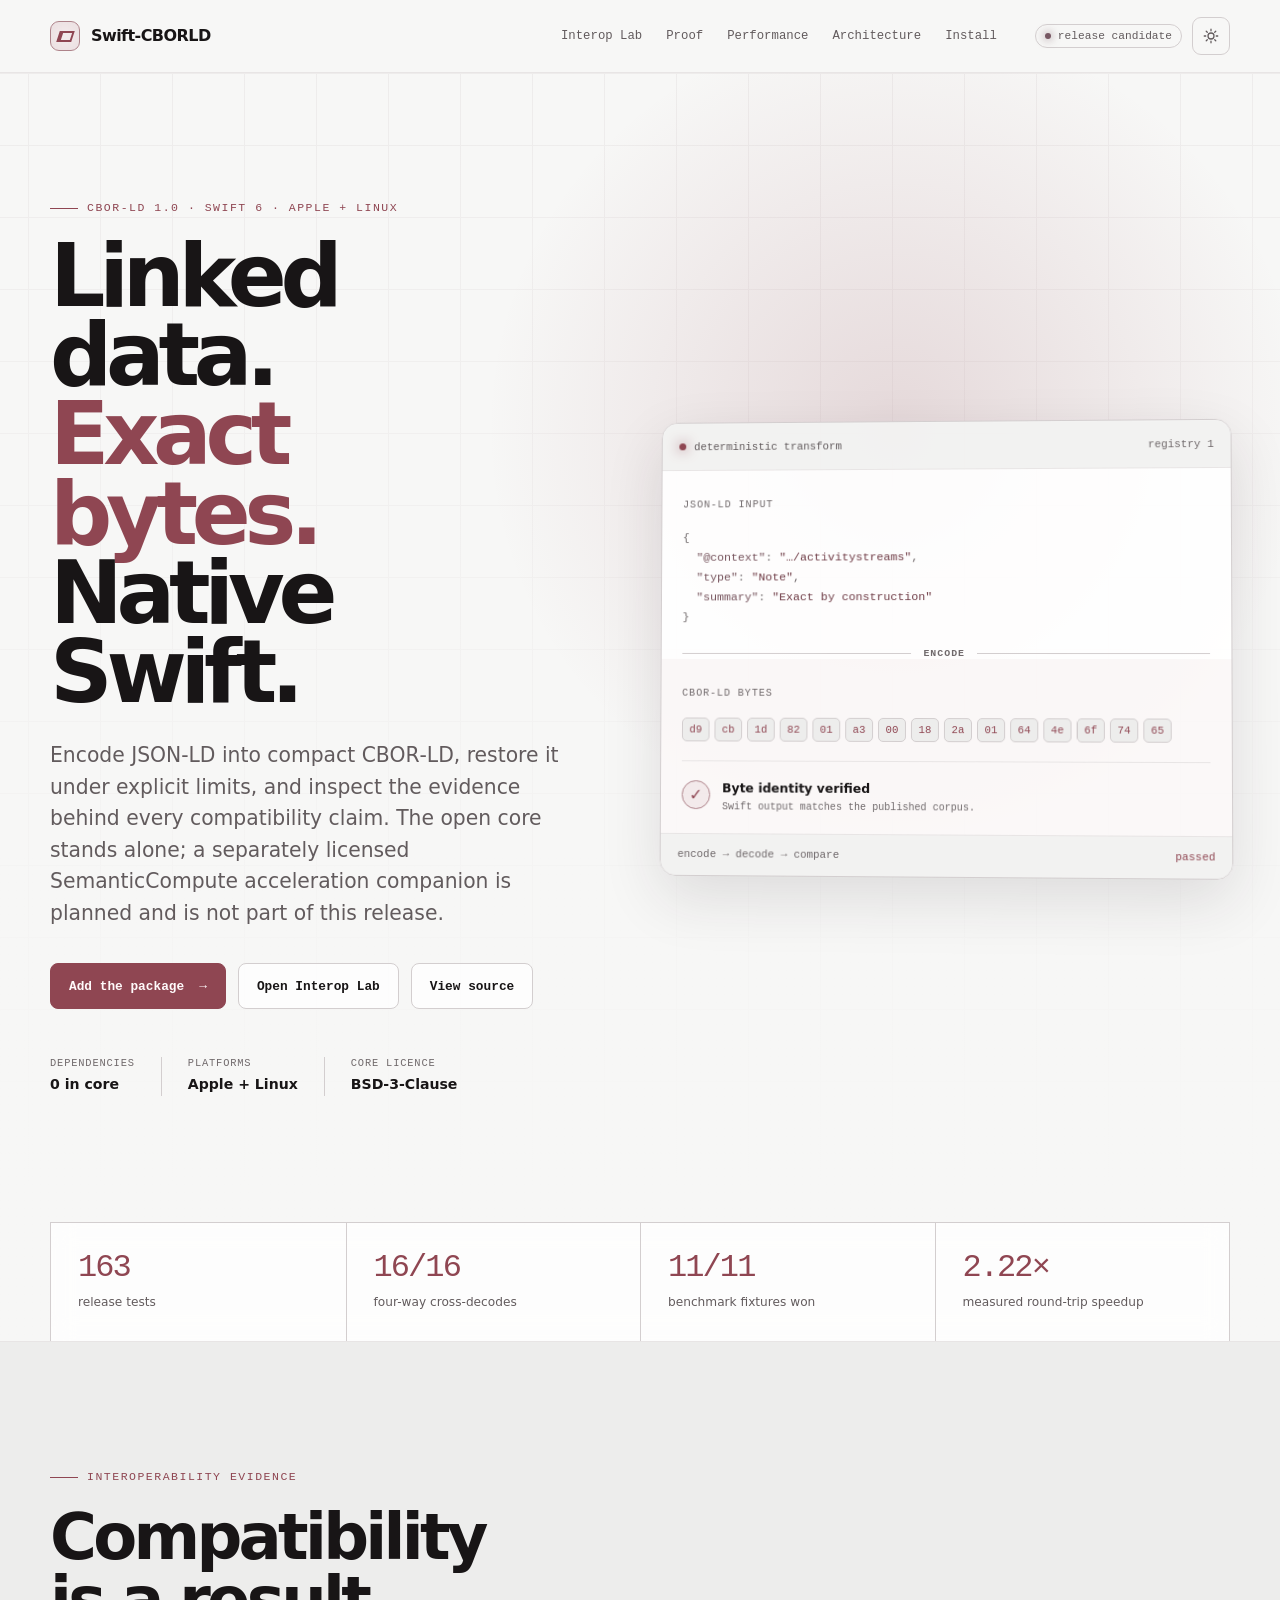
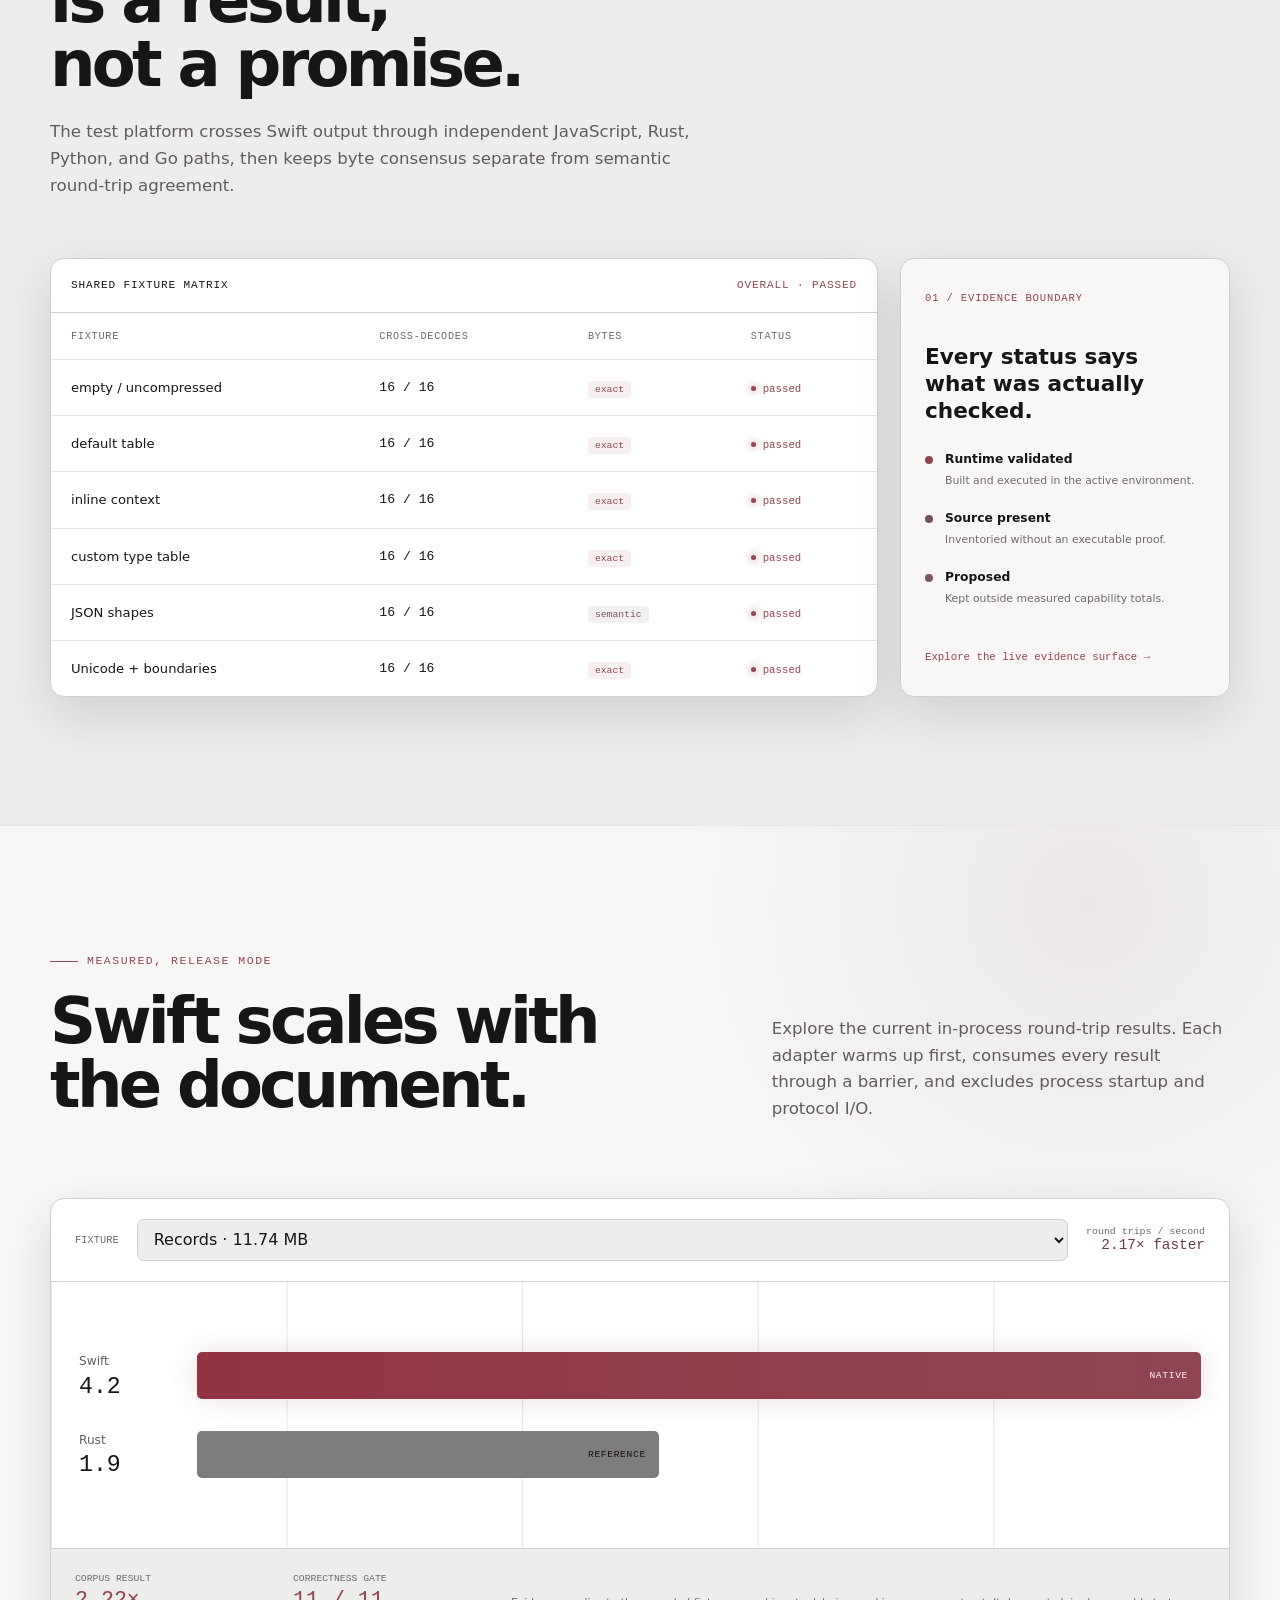
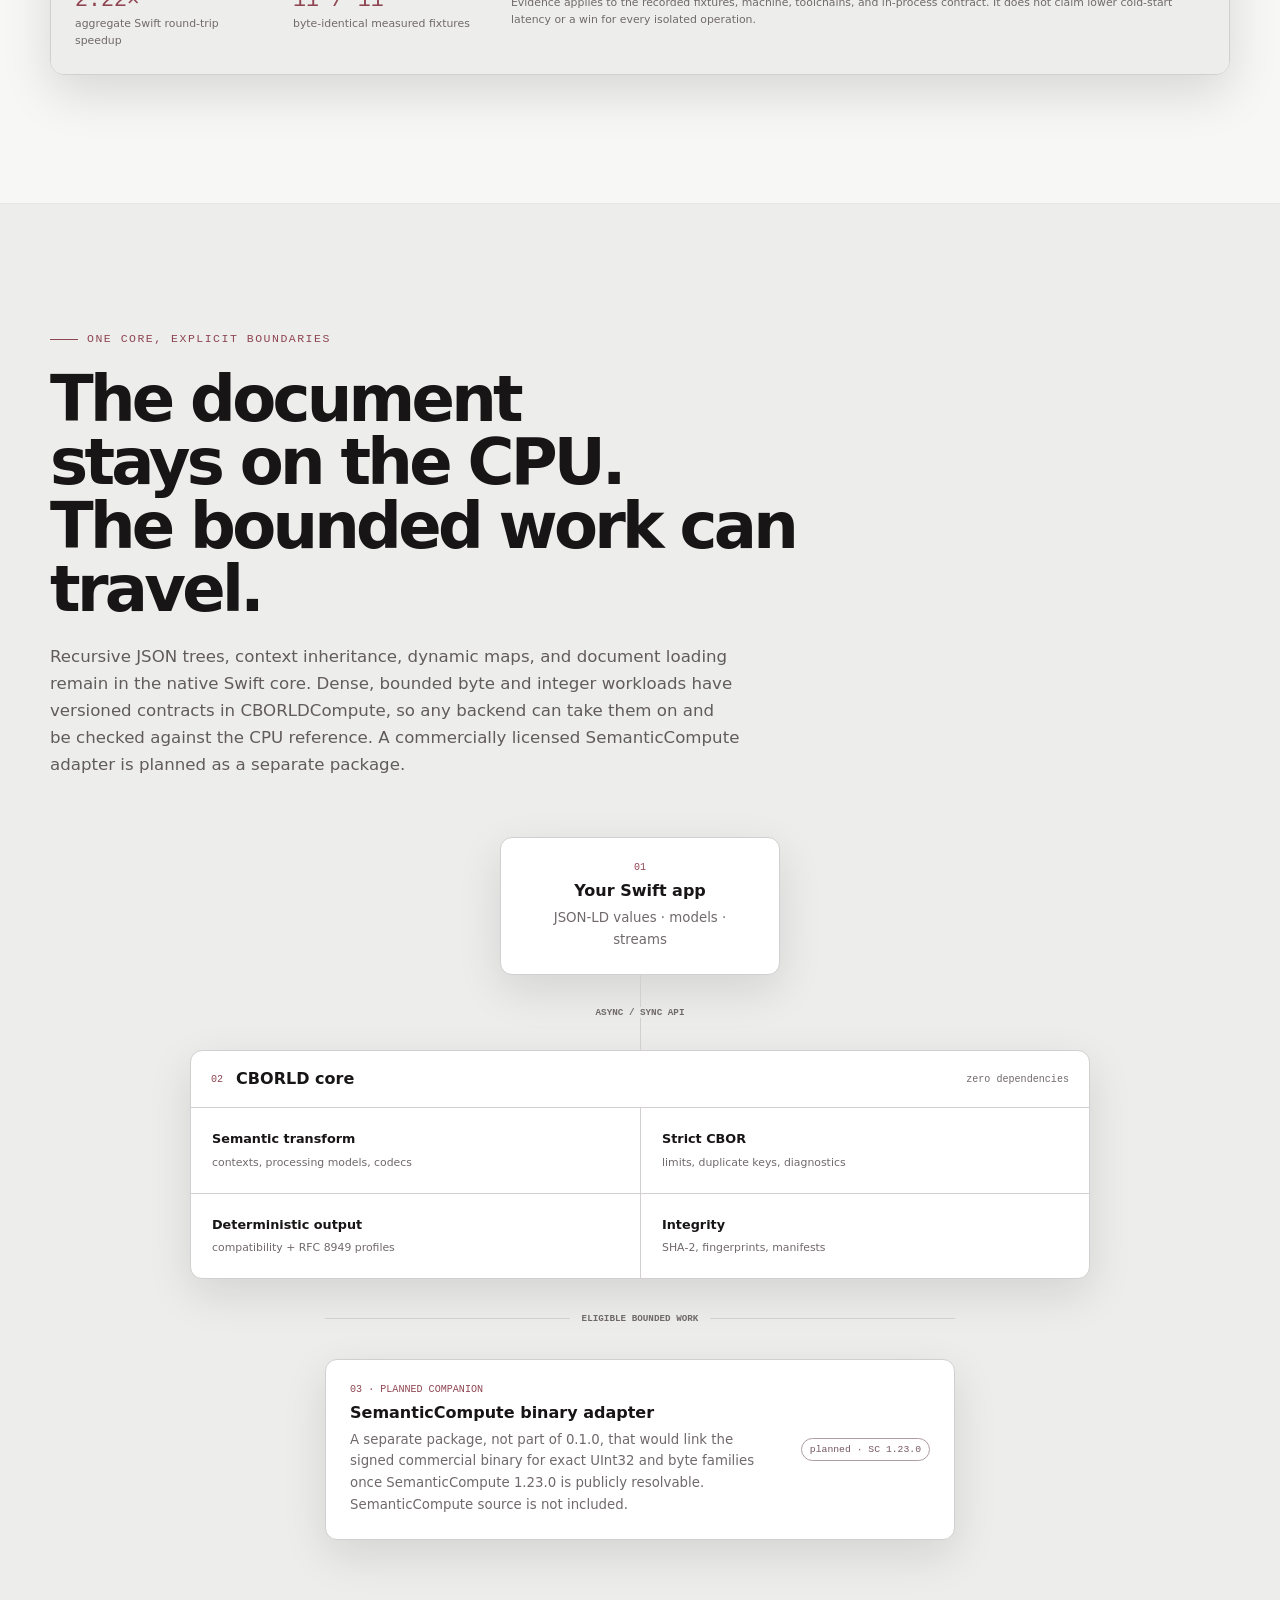
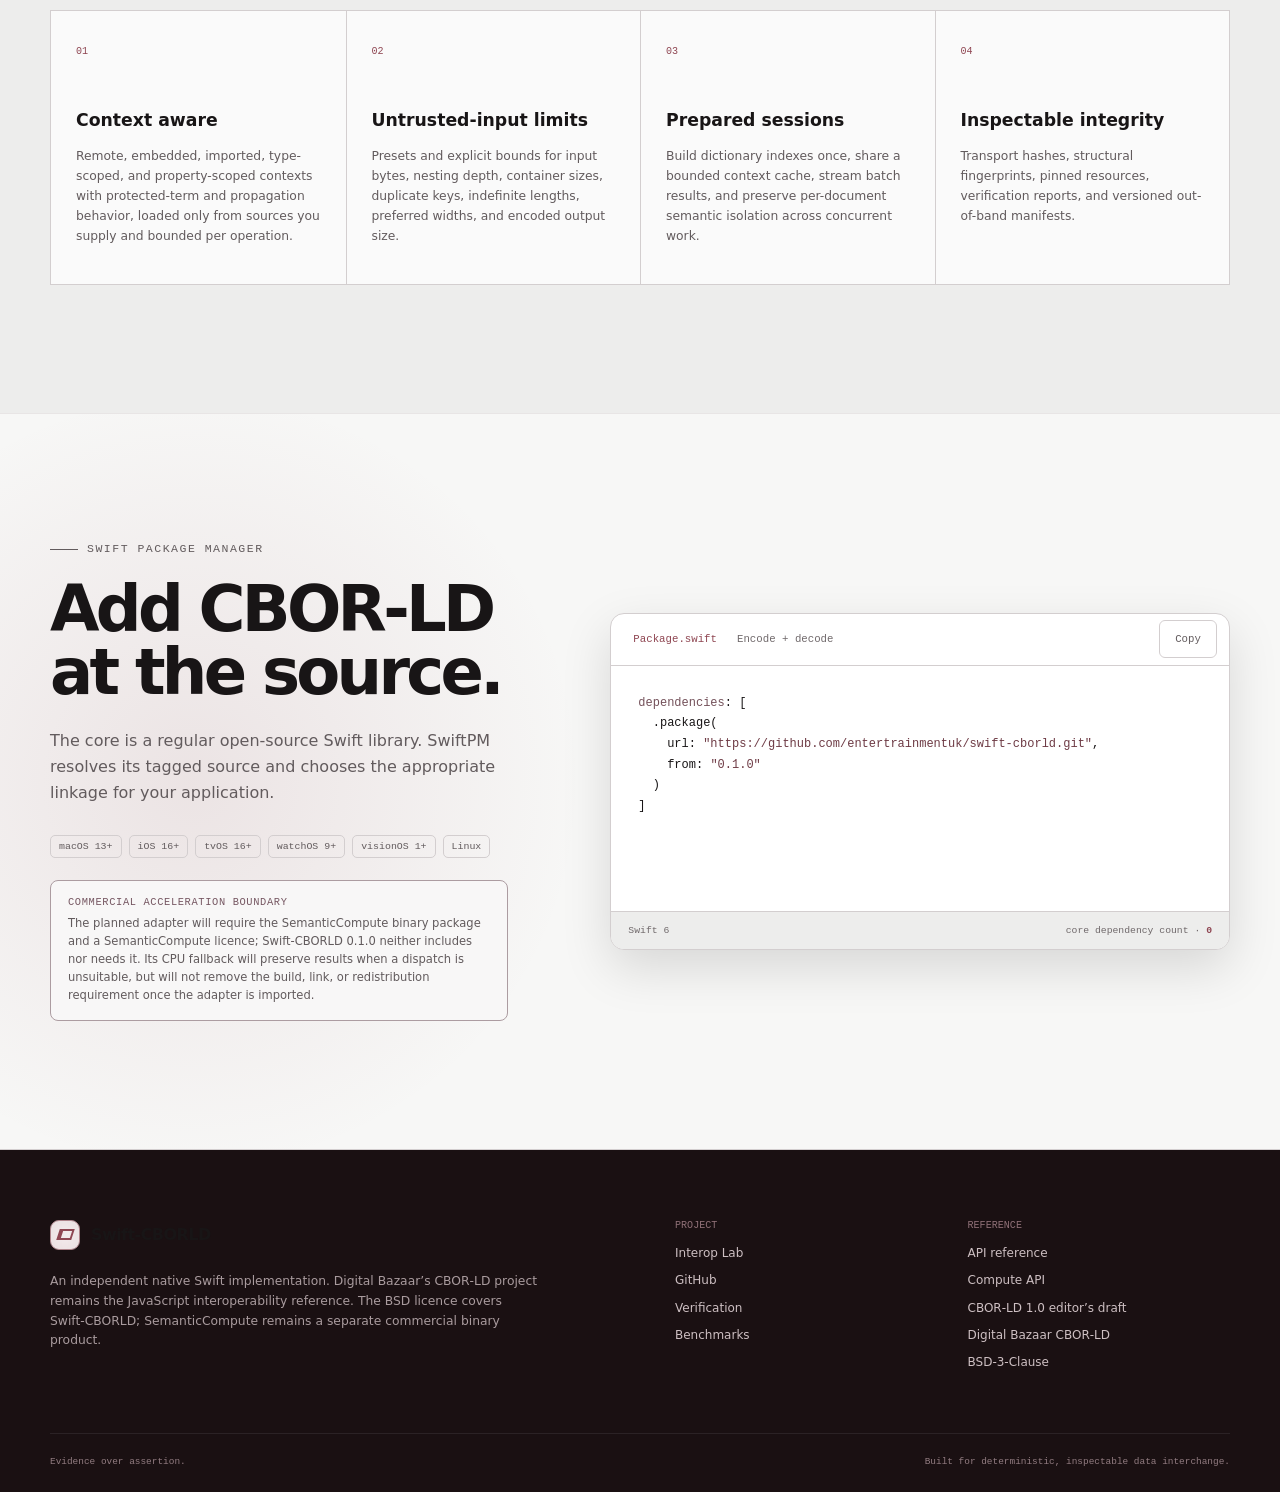
==== commit 81eb42ad: "Merge main: repository move to entertrainmentuk Keep this branch's new footer links (API references " ====
--- a/docs/index.html
+++ b/docs/index.html
@@ -4,7 +4,7 @@
   <meta charset="utf-8">
   <meta name="viewport" content="width=device-width, initial-scale=1, viewport-fit=cover">
   <title>Swift-CBORLD — deterministic CBOR-LD for Swift</title>
-  <meta name="description" content="A native Swift CBOR-LD implementation with deterministic encoding, strict decoding, cross-language verification, and an optional SemanticCompute adapter.">
+  <meta name="description" content="A native Swift CBOR-LD implementation with deterministic encoding, registry processing models, strict and streaming decoding, cross-language verification, and verifiable compute-family contracts.">
   <meta name="color-scheme" content="dark light">
   <meta name="theme-color" content="#08080a">
   <link rel="icon" type="image/svg+xml" href="data:image/svg+xml,%3Csvg xmlns='http://www.w3.org/2000/svg' viewBox='0 0 64 64'%3E%3Crect width='64' height='64' rx='15' fill='%2308080a'/%3E%3Cpath d='M18 21h18l10 11-10 11H18l9-11z' fill='none' stroke='%23ff4b5f' stroke-width='5' stroke-linejoin='round'/%3E%3Ccircle cx='34' cy='32' r='3' fill='%23ff9aa8'/%3E%3C/svg%3E">
@@ -42,7 +42,7 @@
         <div class="hero-copy">
           <p class="eyebrow">CBOR‑LD 1.0 · Swift 6 · Apple + Linux</p>
           <h1>Linked data.<br><em>Exact bytes.</em><br>Native Swift.</h1>
-          <p class="hero-lead">Encode JSON‑LD into compact CBOR‑LD, restore it under explicit limits, and inspect the evidence behind every compatibility claim. The open core stands alone; optional GPU acceleration connects to the separately licensed SemanticCompute binary.</p>
+          <p class="hero-lead">Encode JSON‑LD into compact CBOR‑LD, restore it under explicit limits, and inspect the evidence behind every compatibility claim. The open core stands alone; a separately licensed SemanticCompute acceleration companion is planned and is not part of this release.</p>
           <div class="hero-actions">
             <a class="button primary" href="#install">Add the package <span aria-hidden="true">→</span></a>
             <a class="button secondary" href="interop-lab.html">Open Interop Lab</a>
@@ -85,7 +85,7 @@
         </div>
       </div>
       <div class="wrap metric-strip" aria-label="Current validation summary">
-        <div><strong>74</strong><span>release tests</span></div>
+        <div><strong>163</strong><span>release tests</span></div>
         <div><strong>16/16</strong><span>four-way cross-decodes</span></div>
         <div><strong>11/11</strong><span>benchmark fixtures won</span></div>
         <div><strong>2.22×</strong><span>measured round-trip speedup</span></div>
@@ -182,7 +182,7 @@
         <div class="section-intro">
           <p class="eyebrow">One core, explicit boundaries</p>
           <h2>The document stays on the CPU.<br>The bounded work can travel.</h2>
-          <p>Recursive JSON trees, context inheritance, dynamic maps, and document loading remain in the native Swift core. Dense, bounded byte and integer workloads can use a separately installed, commercially licensed SemanticCompute binary through the optional adapter.</p>
+          <p>Recursive JSON trees, context inheritance, dynamic maps, and document loading remain in the native Swift core. Dense, bounded byte and integer workloads have versioned contracts in CBORLDCompute, so any backend can take them on and be checked against the CPU reference. A commercially licensed SemanticCompute adapter is planned as a separate package.</p>
         </div>
 
         <div class="architecture-map" aria-label="Swift-CBORLD architecture">
@@ -191,7 +191,7 @@
           <div class="arch-core">
             <div class="core-head"><span>02</span><strong>CBORLD core</strong><em>zero dependencies</em></div>
             <div class="core-grid">
-              <div><b>Semantic transform</b><small>contexts, dictionaries, codecs</small></div>
+              <div><b>Semantic transform</b><small>contexts, processing models, codecs</small></div>
               <div><b>Strict CBOR</b><small>limits, duplicate keys, diagnostics</small></div>
               <div><b>Deterministic output</b><small>compatibility + RFC 8949 profiles</small></div>
               <div><b>Integrity</b><small>SHA‑2, fingerprints, manifests</small></div>
@@ -200,16 +200,16 @@
           <div class="arch-branch">
             <div class="branch-rule"><span></span><b>eligible bounded work</b><span></span></div>
             <div class="arch-node sc-node">
-              <div><span>03 · optional integration</span><strong>SemanticCompute binary adapter</strong><small>Links the signed commercial binary for exact UInt32 and byte families. SemanticCompute implementation source is not included.</small></div>
-              <span class="preview-badge">commercial · SC 1.23</span>
+              <div><span>03 · planned companion</span><strong>SemanticCompute binary adapter</strong><small>A separate package, not part of 0.1.0, that would link the signed commercial binary for exact UInt32 and byte families once SemanticCompute 1.23.0 is publicly resolvable. SemanticCompute source is not included.</small></div>
+              <span class="preview-badge">planned · SC 1.23.0</span>
             </div>
           </div>
         </div>
 
         <div class="capability-grid">
-          <article><span class="cap-number">01</span><h3>Context aware</h3><p>Remote, embedded, imported, type-scoped, and property-scoped contexts with protected-term and propagation behavior.</p></article>
-          <article><span class="cap-number">02</span><h3>Untrusted-input limits</h3><p>Bound input bytes, nesting depth, container sizes, duplicate keys, indefinite lengths, and preferred-width validation.</p></article>
-          <article><span class="cap-number">03</span><h3>Prepared sessions</h3><p>Build dictionary indexes once, deduplicate context loads, and preserve per-document semantic isolation across concurrent work.</p></article>
+          <article><span class="cap-number">01</span><h3>Context aware</h3><p>Remote, embedded, imported, type-scoped, and property-scoped contexts with protected-term and propagation behavior, loaded only from sources you supply and bounded per operation.</p></article>
+          <article><span class="cap-number">02</span><h3>Untrusted-input limits</h3><p>Presets and explicit bounds for input bytes, nesting depth, container sizes, duplicate keys, indefinite lengths, preferred widths, and encoded output size.</p></article>
+          <article><span class="cap-number">03</span><h3>Prepared sessions</h3><p>Build dictionary indexes once, share a bounded context cache, stream batch results, and preserve per-document semantic isolation across concurrent work.</p></article>
           <article><span class="cap-number">04</span><h3>Inspectable integrity</h3><p>Transport hashes, structural fingerprints, pinned resources, verification reports, and versioned out-of-band manifests.</p></article>
         </div>
       </div>
@@ -226,7 +226,7 @@
           </div>
           <div class="commercial-note">
             <b>Commercial acceleration boundary</b>
-            <p>The optional adapter requires the SemanticCompute binary package and a SemanticCompute licence. Its CPU fallback preserves results when a dispatch is unsuitable; it does not remove the build, link, or redistribution requirement after the adapter is imported.</p>
+            <p>The planned adapter will require the SemanticCompute binary package and a SemanticCompute licence; Swift‑CBORLD 0.1.0 neither includes nor needs it. Its CPU fallback will preserve results when a dispatch is unsuitable, but will not remove the build, link, or redistribution requirement once the adapter is imported.</p>
           </div>
         </div>
 
@@ -262,7 +262,7 @@
       </div>
       <div class="footer-links">
         <div><b>Project</b><a href="interop-lab.html">Interop Lab</a><a href="https://github.com/entertrainmentuk/swift-cborld">GitHub</a><a href="#proof">Verification</a><a href="#performance">Benchmarks</a></div>
-        <div><b>Reference</b><a href="https://json-ld.github.io/cbor-ld-spec/">CBOR‑LD specification</a><a href="https://github.com/digitalbazaar/cborld">Digital Bazaar CBOR‑LD</a><a href="https://github.com/entertrainmentuk/swift-cborld/blob/main/LICENSE">BSD‑3‑Clause</a></div>
+        <div><b>Reference</b><a href="api/documentation/cborld/">API reference</a><a href="api-compute/documentation/cborldcompute/">Compute API</a><a href="https://w3c.github.io/cbor-ld/">CBOR‑LD 1.0 editor’s draft</a><a href="https://github.com/digitalbazaar/cborld">Digital Bazaar CBOR‑LD</a><a href="https://github.com/entertrainmentuk/swift-cborld/blob/main/LICENSE">BSD‑3‑Clause</a></div>
       </div>
     </div>
     <div class="wrap footer-bottom"><span>Evidence over assertion.</span><span>Built for deterministic, inspectable data interchange.</span></div>
